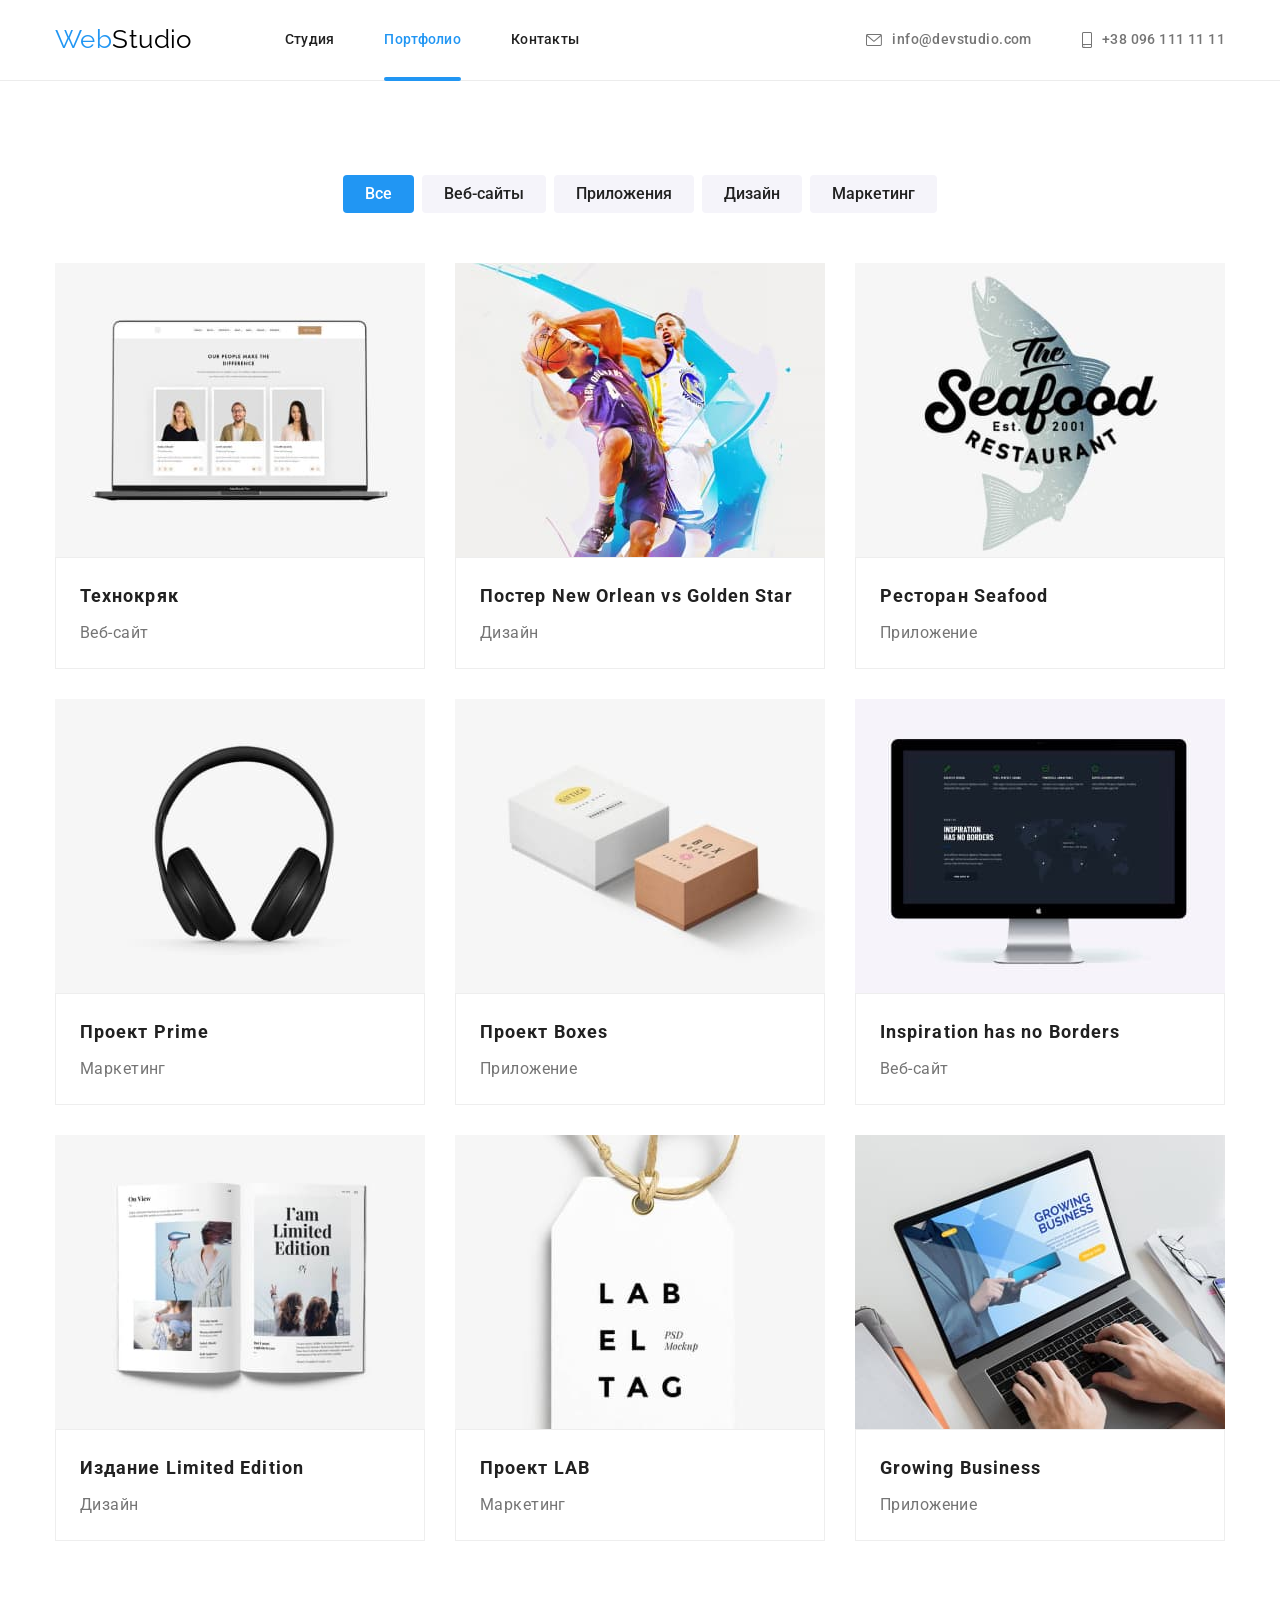
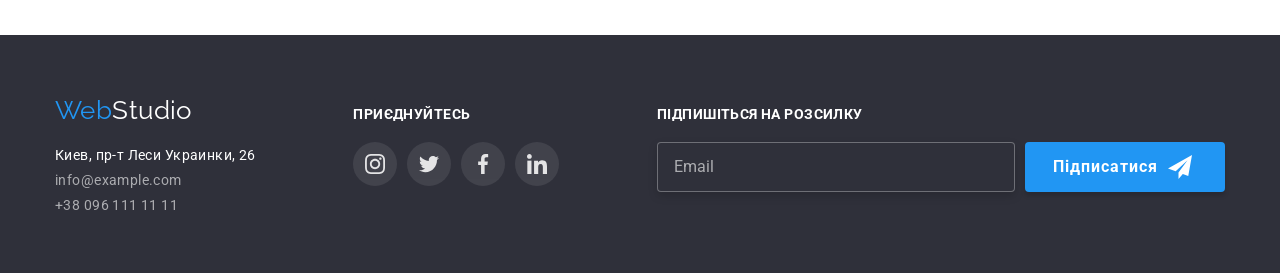
==== portfolio.html @ ec41e2e3 "/" ====
<!DOCTYPE html>
<html lang="en">
  <head>
    <meta charset="UTF-8" />
    <meta http-equiv="X-UA-Compatible" content="IE=edge" />
    <meta name="viewport" content="width=device-width, initial-scale=1.0" />
    <title>Portfolio</title>
    <link rel="preconnect" href="https://fonts.googleapis.com" />
    <link rel="preconnect" href="https://fonts.gstatic.com" crossorigin />
    <link
      href="https://fonts.googleapis.com/css2?family=Raleway:wght@700&family=Roboto:wght@400;500;700;900&display=swap"
      rel="stylesheet"
    />
    <link
      rel="stylesheet"
      href="https://cdn.jsdelivr.net/npm/modern-normalize@1.1.0/modern-normalize.min.css"
    />
    <link rel="stylesheet" href="./css/main.min.css" />
    <link rel="stylesheet" href="./css/styles.css" />
  </head>
  <body>
    <!-- Header -->
    <header class="page-header">
      <div class="container header-container">
        <nav class="page-nav">
          <a class="logo" href="./index.html">Web<span class="logo-part-header">Studio</span></a>
          <!-- Навигация -->
          <ul class="menu">
            <li class="menu-item">
              <a class="menu-link" href="./index.html">Студия</a>
            </li>
            <li class="menu-item">
              <a class="menu-link current" href="./portfolio.html">Портфолио</a>
            </li>
            <li class="menu-item">
              <a class="menu-link" href="">Контакты</a>
            </li>
          </ul>
        </nav>

        <!-- Контакты -->
        <ul class="contacts">
          <li class="email">
            <a class="mail" href="mailto:info@devstudio.com"
              >info@devstudio.com
              <svg class="mail-icon" width="16" height="12">
                <use href="./images/icons.svg#mail"></use>
              </svg>
            </a>
          </li>
          <li class="phone">
            <a class="phone-number" href="tel:+380961111111"
              >+38 096 111 11 11
              <svg class="phone-icon" width="10" height="16">
                <use href="./images/icons.svg#smartphone"></use>
              </svg>
            </a>
          </li>
        </ul>
      </div>
    </header>
    <!-- MAIN -->
    <main>
      <!-- Кнопки фільтрації -->
      <section class="projects section">
        <div class="container">
          <h1 class="visually-hidden">Наши работы</h1>
          <ul class="filter-button">
            <li><button class="filter-btn active" type="button">Все</button></li>
            <li><button class="filter-btn" type="button">Веб-сайты</button></li>
            <li><button class="filter-btn" type="button">Приложения</button></li>
            <li><button class="filter-btn" type="button">Дизайн</button></li>
            <li><button class="filter-btn" type="button">Маркетинг</button></li>
          </ul>

          <!-- Проекти студії -->
          <ul class="all-projects">
            <li class="project-card">
              <a href="" class="project-card-link">
                <div class="project-card-img-wrapper">
                  <img src="./images/pr1.jpg" alt="Технокряк" width="370" />
                  <p class="overlay">
                    Ресурс пропонує комплексні пропозиції з різним рівнем функціоналу та сервісів.
                    Все це дозволить відвідувачу отримати вичерпні відомості про компанію чи
                    приватну особу.
                  </p>
                </div>

                <div class="project-card-title">
                  <h2 class="project-title">Технокряк</h2>
                  <p class="project-description">Веб-сайт</p>
                </div>
              </a>
            </li>

            <li class="project-card">
              <a href="" class="project-card-link">
                <div class="project-card-img-wrapper">
                  <img src="./images/pr2.jpg" alt="New Orlean vs Golden Star" width="370" />
                  <p class="overlay">
                    Ресурс пропонує комплексні пропозиції з різним рівнем функціоналу та сервісів.
                    Все це дозволить відвідувачу отримати вичерпні відомості про компанію чи
                    приватну особу.
                  </p>
                </div>
                <div class="project-card-title">
                  <h2 class="project-title">Постер New Orlean vs Golden Star</h2>
                  <p class="project-description">Дизайн</p>
                </div>
              </a>
            </li>
            <li class="project-card">
              <a href="" class="project-card-link">
                <div class="project-card-img-wrapper">
                  <img src="./images/pr3.jpg" alt="Seafood" width="370" />
                  <p class="overlay">
                    Ресурс пропонує комплексні пропозиції з різним рівнем функціоналу та сервісів.
                    Все це дозволить відвідувачу отримати вичерпні відомості про компанію чи
                    приватну особу.
                  </p>
                </div>
                <div class="project-card-title">
                  <h2 class="project-title">Ресторан Seafood</h2>
                  <p class="project-description">Приложение</p>
                </div>
              </a>
            </li>
            <li class="project-card">
              <a href="" class="project-card-link">
                <div class="project-card-img-wrapper">
                  <img src="./images/pr4.jpg" alt="Prime" width="370" />
                  <p class="overlay">
                    Ресурс пропонує комплексні пропозиції з різним рівнем функціоналу та сервісів.
                    Все це дозволить відвідувачу отримати вичерпні відомості про компанію чи
                    приватну особу.
                  </p>
                </div>
                <div class="project-card-title">
                  <h2 class="project-title">Проект Prime</h2>
                  <p class="project-description">Маркетинг</p>
                </div>
              </a>
            </li>
            <li class="project-card">
              <a href="" class="project-card-link">
                <div class="project-card-img-wrapper">
                  <img src="./images/pr5.jpg" alt="Boxes" width="370" />
                  <p class="overlay">
                    Ресурс пропонує комплексні пропозиції з різним рівнем функціоналу та сервісів.
                    Все це дозволить відвідувачу отримати вичерпні відомості про компанію чи
                    приватну особу.
                  </p>
                </div>
                <div class="project-card-title">
                  <h2 class="project-title">Проект Boxes</h2>
                  <p class="project-description">Приложение</p>
                </div>
              </a>
            </li>
            <li class="project-card">
              <a href="" class="project-card-link">
                <div class="project-card-img-wrapper">
                  <img src="./images/pr6.jpg" alt="Borders" width="370" />
                  <p class="overlay">
                    Ресурс пропонує комплексні пропозиції з різним рівнем функціоналу та сервісів.
                    Все це дозволить відвідувачу отримати вичерпні відомості про компанію чи
                    приватну особу.
                  </p>
                </div>
                <div class="project-card-title">
                  <h2 class="project-title">Inspiration has no Borders</h2>
                  <p class="project-description">Веб-сайт</p>
                </div>
              </a>
            </li>
            <li class="project-card">
              <a href="" class="project-card-link">
                <div class="project-card-img-wrapper">
                  <img src="./images/pr7.jpg" alt="Издание" width="370" />
                  <p class="overlay">
                    Ресурс пропонує комплексні пропозиції з різним рівнем функціоналу та сервісів.
                    Все це дозволить відвідувачу отримати вичерпні відомості про компанію чи
                    приватну особу.
                  </p>
                </div>
                <div class="project-card-title">
                  <h2 class="project-title">Издание Limited Edition</h2>
                  <p class="project-description">Дизайн</p>
                </div>
              </a>
            </li>
            <li class="project-card">
              <a href="" class="project-card-link">
                <div class="project-card-img-wrapper">
                  <img src="./images/pr8.jpg" alt="LAB" width="370" />
                  <p class="overlay">
                    Ресурс пропонує комплексні пропозиції з різним рівнем функціоналу та сервісів.
                    Все це дозволить відвідувачу отримати вичерпні відомості про компанію чи
                    приватну особу.
                  </p>
                </div>
                <div class="project-card-title">
                  <h2 class="project-title">Проект LAB</h2>
                  <p class="project-description">Маркетинг</p>
                </div>
              </a>
            </li>
            <li class="project-card">
              <a href="" class="project-card-link">
                <div class="project-card-img-wrapper">
                  <img src="./images/pr9.jpg" alt="Growing Business" width="370" />
                  <p class="overlay">
                    Ресурс пропонує комплексні пропозиції з різним рівнем функціоналу та сервісів.
                    Все це дозволить відвідувачу отримати вичерпні відомості про компанію чи
                    приватну особу.
                  </p>
                </div>
                <div class="project-card-title">
                  <h2 class="project-title">Growing Business</h2>
                  <p class="project-description">Приложение</p>
                </div>
              </a>
            </li>
          </ul>
        </div>
      </section>
    </main>

    <!-- Footer -->
    <footer class="footer">
      <div class="footer-info container">
        <div class="footer-left-side">
          <a class="logo-footer" href="./index.html"
            >Web<span class="logo-part-footer">Studio</span></a
          >

          <ul class="contacts-footer">
            <li class="footer-adress">
              <a class="post-address" href="">Киев, пр-т Леси Украинки, 26</a>
            </li>
            <li class="footer-adress">
              <a class="mail-footer" href="mailto:info@example.com">info@example.com</a>
            </li>
            <li><a class="phone-number-footer" href="tel:+380961111111">+38 096 111 11 11</a></li>
          </ul>
        </div>
        <div class="footer-right-side">
          <p class="invitation">приєднуйтесь</p>
          <ul class="social-list-footer">
            <li class="footer-social-item">
              <a href="" class="footer-social-link">
                <svg class="footer-social-icon" width="20" height="20">
                  <use href="./images/icons.svg#instagram"></use>
                </svg>
              </a>
            </li>
            <li class="footer-social-item">
              <a href="" class="footer-social-link">
                <svg class="footer-social-icon" width="20" height="20">
                  <use href="./images/icons.svg#twitter"></use>
                </svg>
              </a>
            </li>
            <li class="footer-social-item">
              <a href="" class="footer-social-link">
                <svg class="footer-social-icon" width="20" height="20">
                  <use href="./images/icons.svg#facebook"></use>
                </svg>
              </a>
            </li>
            <li class="footer-social-item">
              <a href="" class="footer-social-link">
                <svg class="footer-social-icon" width="20" height="20">
                  <use href="./images/icons.svg#linkedin"></use>
                </svg>
              </a>
            </li>
          </ul>
        </div>
        <div class="footer-form">
          <p class="invitation">Підпишіться на розсилку</p>
          <form class="modal-form-footer">
            <label class="modal-form-field-footer">
              <input type="email" name="user_mail" class="modal-form-mail" placeholder="Email" />
            </label>
            <button type="submit" class="footer-button">
              Підписатися
              <svg class="send-mail-icon" width="24" height="24">
                <use href="./images/icons.svg#icon-send"></use>
              </svg>
            </button>
          </form>
        </div>
      </div>
    </footer>
  </body>
</html>
---- css/main.min.css ----
:root{--primary-font: "Roboto", sans-serif;--secondary-font: "Raleway", sans-serif;--primary-text-color: #212121;--secondary-text-color: #757575;--accent-color: #2196f3;--white-color: #ffffff;--black-color: #000000;--background-color: #f5f4fa;--icons-color: #afb1b8;--transition: 250ms cubic-bezier(0.4, 0, 0.2, 1)}body{font-family:"Roboto",sans-serif;color:#212121;font-size:14px;letter-spacing:.03em}h1,h2,h3,h4,p{margin-top:0;margin-bottom:0}ul{list-style:none;margin-top:0;margin-bottom:0;padding-left:0}img{display:block}button{cursor:pointer}.container{width:1200px;margin-left:auto;margin-right:auto;padding-left:15px;padding-right:15px}.section{padding-top:94px;padding-bottom:94px}.section-title{font-size:36px;line-height:1.17;text-align:center;color:var(--primary-text-color);margin-bottom:50px}a{text-decoration:none}.visually-hidden{position:absolute;white-space:nowrap;width:1px;height:1px;overflow:hidden;border:0;padding:0;clip:rect(0 0 0 0);clip-path:inset(50%);margin:-1px}.visually-hidden{position:absolute;white-space:nowrap;width:1px;height:1px;overflow:hidden;border:0;padding:0;clip:rect(0 0 0 0);clip-path:inset(50%);margin:-1px}.modal-btn{font-weight:700;font-size:16px;line-height:1.88;align-items:center;text-align:center;letter-spacing:.06em;color:var(--white-color);background-color:var(--accent-color);box-shadow:0px 4px 4px rgba(0,0,0,.15);border-radius:4px;min-width:200px;border:none;cursor:pointer;margin-left:auto;margin-right:auto;padding-top:10px;padding-bottom:10px;padding-left:32px;padding-right:32px;transition:color var(--transition)}.modal-btn:hover{color:#188ce8}.modal-btn:focus{color:#188ce8}.page-header{padding-top:24px;padding-bottom:25px;border-bottom:1px solid #ececec}.page-nav{display:flex}.header-container{display:flex;align-items:center}.menu{display:flex;align-items:center}.menu-link{position:relative;display:block;font-weight:500;line-height:1.14;letter-spacing:.02em;color:var(--primary-text-color);transition:color var(--transition)}.menu-link:hover{color:var(--accent-color)}.menu-link:focus{color:var(--accent-color)}.menu-item:not(:last-child){margin-right:50px}.current{color:var(--accent-color)}.current::after{display:block;position:absolute;content:"";bottom:-33px;border-radius:2px;width:100%;height:4px;background-color:var(--accent-color);transition:background-color var(--accent-color)}.menu-link.current:hover:after{background-color:var(--accent-color)}.logo{font-family:var(--secondary-font);font-size:26px;line-height:1.2;color:var(--accent-color);margin-right:93px}.logo-part-header{color:var(--black-color)}.contacts{display:flex;margin-left:auto;align-items:center}.email{margin-right:50px}.email:hover{color:var(--accent-color)}.email:focus{color:var(--accent-color)}.mail{display:flex;justify-content:center;align-items:center;font-weight:500;line-height:1.71;color:var(--secondary-text-color);transition:color var(--transition)}.mail:hover{cursor:pointer;color:var(--accent-color)}.mail:focus{cursor:pointer;color:var(--accent-color)}.phone{cursor:pointer;color:var(--accent-color)}.phone:hover{color:var(--accent-color)}.phone:focus{color:var(--accent-color)}.phone-number{display:flex;justify-content:center;align-items:center;font-weight:500;line-height:1.14;color:var(--secondary-text-color);transition:color var(--transition)}.phone-number:hover{cursor:pointer;color:var(--accent-color)}.phone-number:focus{cursor:pointer;color:var(--accent-color)}.mail-icon{margin-right:10px;order:-1;align-self:center;fill:currentColor}.phone-icon{margin-right:10px;order:-1;align-self:center;fill:currentColor}.hero{justify-content:center;align-items:center;max-width:1600px;height:600px;margin:0 auto;padding:0;text-align:center;background:rgba(47,48,58,.4);background-image:linear-gradient(rgba(47, 48, 58, 0.4), rgba(47, 48, 58, 0.4)),url(../images/hero.jpg);background-size:cover}.hero-title{display:flex;justify-content:center;align-items:center;font-weight:900;font-size:44px;line-height:1.36;letter-spacing:.06em;text-transform:uppercase;color:var(--white-color);width:696px;padding-top:200px;margin-bottom:30px;margin-left:auto;margin-right:auto}.futures-list{display:flex;justify-content:space-between}.futures-section-item{width:270px}.futures-element{display:flex;align-items:center;justify-content:center;height:120px;background:#f5f4fa;border-radius:4px;margin-bottom:30px}.future-title{font-size:14px;line-height:1.14;text-transform:uppercase;color:var(--primary-text-color);width:270px;margin-top:30px;margin-bottom:10px}.future-text{line-height:1.71;color:var(--secondary-text-color)}.works{padding-top:0}.work-list{display:flex;justify-content:space-between;flex-wrap:wrap;gap:30px}.product-wrapper{position:relative}.work-title{font-weight:700;font-size:14px;letter-spacing:.03em;text-transform:uppercase;color:#fff;padding:27px}.work-title-wrapper{display:inline-block;position:absolute;width:100%;height:70px;text-align:center;background-color:rgba(47,48,58,.8);transform:translateY(-70px)}.team{background:var(--background-color)}.team-peoples{display:flex;text-align:center}.team-member{display:block;flex-wrap:wrap;list-style:none;width:270px;height:428px;margin-bottom:30px;margin-right:30px;background:#fff;box-shadow:0px 1px 3px rgba(0,0,0,.12),0px 1px 1px rgba(0,0,0,.14),0px 2px 1px rgba(0,0,0,.2);border-radius:0px 0px 4px 4px}.team-name{font-weight:500;font-size:16px;line-height:1.2;color:var(--primary-text-color);text-align:center;padding-top:30px;margin-bottom:10px}.team-position{font-weight:400;font-size:16px;line-height:1.2;color:var(--secondary-text-color);text-align:center;margin-bottom:16px}.social-list{display:flex;justify-content:center;gap:10px}.social-list-link{display:flex;justify-content:center;align-items:center;width:44px;height:44px;border-radius:50%;background-color:var(--white-color);color:var(--icons-color);opacity:.87;transition:background-color var(--transition)}.social-list-link:hover{background-color:var(--accent-color)}.social-list-link:focus{background-color:var(--accent-color)}.social-list-icon{fill:var(--icons-color);transition:fill var(--transition)}.social-list-link:hover .social-list-icon,.social-list-link:focus .social-list-icon{fill:var(--white-color)}.customers-list{display:flex;justify-content:center;gap:30px}.customers-list-link{display:flex;justify-content:center;align-items:center;width:170px;height:92px;border:1px solid var(--icons-color);border-radius:4px;transition:border var(--transition)}.customers-list-link:hover{border:1px solid var(--accent-color)}.customers-list-link:focus{border:1px solid var(--accent-color)}.customers-list-icon{fill:var(--icons-color);transition:fill var(--transition)}.customers-list-icon:hover{fill:var(--accent-color)}.customers-list-icon:focus{fill:var(--accent-color)}.customers-list-link:hover .customers-list-icon,.customers-list-link:focus .customers-list-icon{fill:var(--accent-color)}.footer{background:#2f303a;padding-top:60px;padding-bottom:60px}.footer-info{display:flex;justify-content:space-between;align-items:baseline}.logo-footer{font-family:var(--secondary-font);font-size:26px;line-height:1.2;color:var(--accent-color);display:block;margin-bottom:20px}.logo-part-footer{color:var(--white-color);margin-right:0}.contacts-footer{font-style:normal}.footer-adress{margin-bottom:9px}.post-address{color:var(--white-color)}.mail-footer{color:rgba(255,255,255,.6);transition:color var(--transition)}.mail-footer:hover{color:var(--accent-color)}.mail-footer:focus{color:var(--accent-color)}.phone-number-footer{color:rgba(255,255,255,.6);transition:color var(--transition)}.phone-number-footer:hover{color:var(--accent-color)}.phone-number-footer:focus{color:var(--accent-color)}.invitation{font-weight:700;font-size:14px;line-height:16px;letter-spacing:.03em;text-transform:uppercase;color:var(--white-color);margin-bottom:20px}.social-list-footer{display:flex;justify-content:center;gap:10px}.footer-social-link{display:flex;justify-content:center;align-items:center;width:44px;height:44px;border-radius:50%;background-color:var(--white-color);color:var(--secondary-text-color);opacity:.87;background:rgba(255,255,255,.1);transition:background-color var(--transition)}.footer-social-link:hover{background-color:var(--accent-color)}.footer-social-link:focus{background-color:var(--accent-color)}.footer-social-icon{fill:var(--white-color)}.footer-social-icon:focus{fill:var(--white-color)}.footer-social-icon:hover{fill:var(--white-color)}.footer-button{font-weight:700;font-size:16px;line-height:1.88;display:inline-flex;align-items:center;text-align:center;letter-spacing:.06em;color:var(--white-color);background-color:var(--accent-color);box-shadow:0px 4px 4px rgba(0,0,0,.15);border-radius:4px;width:200px;height:50px;border:none;cursor:pointer;margin-left:12px;padding-top:10px;padding-bottom:10px;padding-left:28px;padding-right:28px;transition:color var(--transition)}.modal-form-footer{display:flex}.modal-form-field-footer{width:356px;height:50px}.modal-form-field-footer::placeholder{padding:15px;margin-right:12px}.send-mail-icon{fill:var(--white-color);margin-left:10px}.filter-btn{border:none;font-family:inherit;font-weight:500;font-size:16px;line-height:1.62;text-align:center;color:var(--primary-text-color);background-color:var(--background-color);border-radius:4px;cursor:pointer;display:flex;justify-content:center;padding:6px 22px;transition:color var(--transition),background-color var(--transition),box-shadow var(--transition)}.filter-btn:hover{background-color:var(--accent-color);color:var(--white-color);box-shadow:0px 3px 1px rgba(0,0,0,.1),0px 1px 2px rgba(0,0,0,.08),0px 2px 2px rgba(0,0,0,.12);border-radius:4px}.filter-btn:focus{background-color:var(--accent-color);color:var(--white-color);box-shadow:0px 3px 1px rgba(0,0,0,.1),0px 1px 2px rgba(0,0,0,.08),0px 2px 2px rgba(0,0,0,.12);border-radius:4px}.active{background:var(--accent-color);color:var(--white-color)}.filter-button{display:flex;justify-content:center;gap:8px;margin-bottom:50px}.all-projects{display:flex;flex-wrap:wrap;gap:30px}.project-card-link{transition:box-shadow var(--transition)}.project-card-link:hover{display:block;box-shadow:0px 1px 1px rgba(0,0,0,.12),0px 4px 4px rgba(0,0,0,.06),1px 4px 6px rgba(0,0,0,.16)}.project-card-link:focus{display:block;box-shadow:0px 1px 1px rgba(0,0,0,.12),0px 4px 4px rgba(0,0,0,.06),1px 4px 6px rgba(0,0,0,.16)}.project-card-title{padding-top:20px;border:1px solid #eee;padding-bottom:20px;padding-left:24px;padding-right:24px}.project-title{font-size:18px;line-height:2;letter-spacing:.06em;color:var(--primary-text-color);margin-bottom:4px}.project-description{font-size:16px;line-height:1.88;color:var(--secondary-text-color)}.project-card-img-wrapper{position:relative;overflow:hidden}.overlay{left:0;top:0;position:absolute;width:100%;height:100%;overflow:auto;transform:translateY(100%);transition:transform var(--transition);font-size:18px;line-height:28px;color:var(--white-color);padding:63px 24px;background-color:rgba(33,150,243,.9)}.project-card-link:hover .overlay,.project-card-link:focus .overlay{transform:translate(0, 0)}.backdrop{position:fixed;top:0;left:0;z-index:100;width:100%;height:100%;background-color:rgba(0,0,0,.2);transition:opacity var(--transition),visibility var(--transition)}.backdrop.is-hidden{opacity:0;visibility:hidden;pointer-events:none}.modal{position:absolute;top:50%;left:50%;transform:translate(-50%, -50%);width:528px;height:581px;padding:40px;background-color:var(--white-color);box-shadow:0px 1px 3px rgba(0,0,0,.12),0px 1px 1px rgba(0,0,0,.14),0px 2px 1px rgba(0,0,0,.2);border-radius:4px}.modal-close-btn{position:absolute;top:8px;right:8px;display:flex;justify-content:center;align-items:center;width:30px;height:30px;border-radius:50%;background-color:rgba(0,0,0,0);border:1px solid rgba(0,0,0,.1019607843);padding:0;transition:border-color var(--transition)}.modal-close-btn:hover{border-color:var(--accent-color)}.modal-close-btn:focus{border-color:var(--accent-color)}.modal-close-btn-icon{transition:fill var(--transition)}.modal-close-btn:hover .modal-close-btn-icon,.modal-close-btn:focus .modal-close-btn-icon{fill:var(--accent-color)}.modal-form{display:flex;flex-direction:column}.modal-form-input{width:100%;height:40px;border:1px solid rgba(33,33,33,.2);border-radius:4px;padding-left:42px;transition:border-color var(--transition)}.modal-form-input:focus{border-color:var(--accent-color);outline:none}.modal-form-input-desc{display:block;font-size:12px;line-height:1.2;font-weight:400;margin-bottom:4px;color:var(--secondary-text-color)}.modal-form-input-desc::before{display:block;content:"";width:16px;height:15px;cursor:pointer;margin-right:7px;border:2px solid var(--primary-text-color)}.modal-form-field{margin-bottom:10px}.modal-form-field-text{margin-bottom:20px}.placeholder{color:rgba(117,117,117,.5)}.modal-form-input-icon{display:block;position:absolute;top:50%;left:12px;transform:translateY(-50%);width:18px;height:18px;transition:fill var(--transition)}.modal-form-input:focus+.modal-form-input-icon{fill:var(--accent-color)}.modal-form-input-wrapper{display:block;position:relative}.modal-form-message{display:block;resize:none;width:100%;height:120px;padding:12px 16px;border:1px solid rgba(33,33,33,.2);border-radius:4px;transition:border-color var(--transition)}.modal-form-message:focus{border-color:var(--accent-color);outline:none}.modal-form-message::placeholder{font-size:12px;line-height:1.2;font-weight:400;letter-spacing:.01em;color:rgba(117,117,117,.5)}.modal-form-chek-desc{display:flex;justify-content:center;align-items:center;font-size:14px;line-height:1.7;color:var(--secondary-text-color);margin-bottom:30px}.modal-form-chek:checked+.modal-form-chek-desc::before{background-image:url(../images/chek.svg);background-color:var(--accent-color);border:2px solid var(--accent-color);background-repeat:no-repeat}.modal-form-chek-desc a{color:var(--accent-color)}.modal-form-submit{font-weight:700;font-size:16px;line-height:1.88;align-items:center;text-align:center;letter-spacing:.06em;color:var(--white-color);background-color:var(--accent-color);box-shadow:0px 4px 4px rgba(0,0,0,.15);border-radius:4px;min-width:200px;border:none;cursor:pointer;margin-left:auto;margin-right:auto;padding-top:10px;padding-bottom:10px;padding-left:52px;padding-right:52px;transition:color var(--transition)}.modal-form-submit:hover{color:#188ce8}.modal-form-submit:focus{color:#188ce8}.form-title{font-size:20px;line-height:1.15;font-weight:700;text-align:center;color:var(--primary-text-color);margin-bottom:12px}.modal-form-mail{display:block;resize:none;width:358px;height:50px;padding-left:16px;border:1px solid rgba(255,255,255,.3);filter:drop-shadow(0px 4px 4px rgba(0, 0, 0, 0.15));border-radius:4px;background:#2f303a}.modal-form-mail::placeholder{font-size:16px;font-weight:400;line-height:1.25;color:rgba(255,255,255,.6)}/*# sourceMappingURL=main.min.css.map */
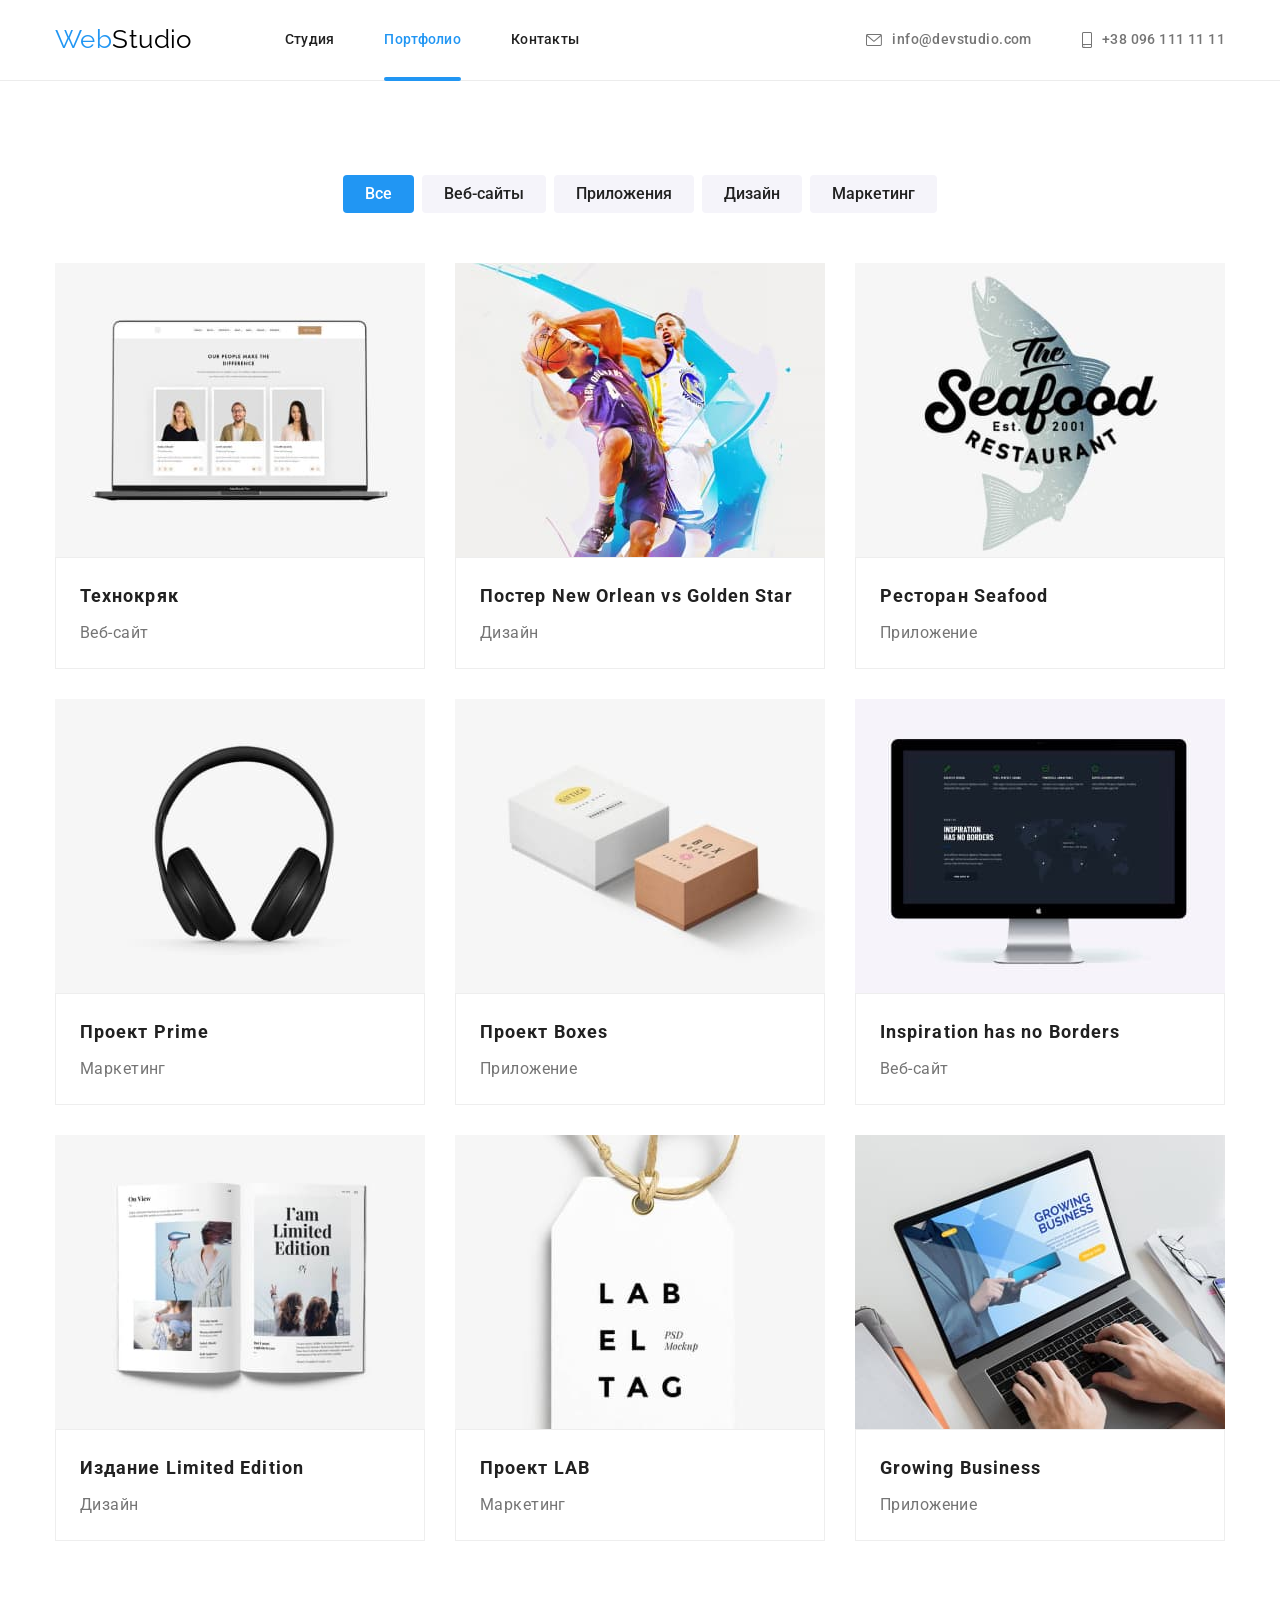
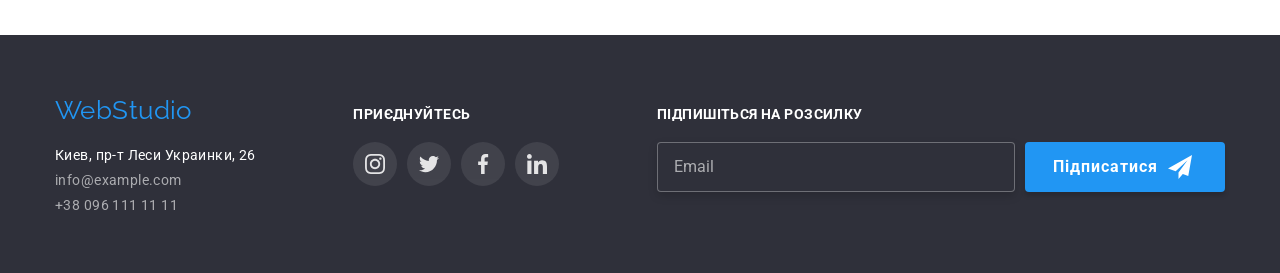
==== commit 078d331a: "adress" ====
--- a/portfolio.html
+++ b/portfolio.html
@@ -26,14 +26,14 @@
           <a class="logo" href="./index.html">Web<span class="logo-part-header">Studio</span></a>
           <!-- Навигация -->
           <ul class="menu">
-            <li class="menu-item">
-              <a class="menu-link" href="./index.html">Студия</a>
-            </li>
-            <li class="menu-item">
-              <a class="menu-link current" href="./portfolio.html">Портфолио</a>
-            </li>
-            <li class="menu-item">
-              <a class="menu-link" href="">Контакты</a>
+            <li class="menu__item">
+              <a class="menu__link" href="./index.html">Студия</a>
+            </li>
+            <li class="menu__item">
+              <a class="menu__link current" href="./portfolio.html">Портфолио</a>
+            </li>
+            <li class="menu__item">
+              <a class="menu__link" href="">Контакты</a>
             </li>
           </ul>
         </nav>
@@ -231,7 +231,7 @@
       <div class="footer-info container">
         <div class="footer-left-side">
           <a class="logo-footer" href="./index.html"
-            >Web<span class="logo-part-footer">Studio</span></a
+            >Web<span class="logo-part-footer_text">Studio</span></a
           >
 
           <ul class="contacts-footer">
--- a/css/main.min.css
+++ b/css/main.min.css
@@ -1 +1,820 @@
-:root{--primary-font: "Roboto", sans-serif;--secondary-font: "Raleway", sans-serif;--primary-text-color: #212121;--secondary-text-color: #757575;--accent-color: #2196f3;--white-color: #ffffff;--black-color: #000000;--background-color: #f5f4fa;--icons-color: #afb1b8;--transition: 250ms cubic-bezier(0.4, 0, 0.2, 1)}body{font-family:"Roboto",sans-serif;color:#212121;font-size:14px;letter-spacing:.03em}h1,h2,h3,h4,p{margin-top:0;margin-bottom:0}ul{list-style:none;margin-top:0;margin-bottom:0;padding-left:0}img{display:block}button{cursor:pointer}.container{width:1200px;margin-left:auto;margin-right:auto;padding-left:15px;padding-right:15px}.section{padding-top:94px;padding-bottom:94px}.section-title{font-size:36px;line-height:1.17;text-align:center;color:var(--primary-text-color);margin-bottom:50px}a{text-decoration:none}.visually-hidden{position:absolute;white-space:nowrap;width:1px;height:1px;overflow:hidden;border:0;padding:0;clip:rect(0 0 0 0);clip-path:inset(50%);margin:-1px}.visually-hidden{position:absolute;white-space:nowrap;width:1px;height:1px;overflow:hidden;border:0;padding:0;clip:rect(0 0 0 0);clip-path:inset(50%);margin:-1px}.modal-btn{font-weight:700;font-size:16px;line-height:1.88;align-items:center;text-align:center;letter-spacing:.06em;color:var(--white-color);background-color:var(--accent-color);box-shadow:0px 4px 4px rgba(0,0,0,.15);border-radius:4px;min-width:200px;border:none;cursor:pointer;margin-left:auto;margin-right:auto;padding-top:10px;padding-bottom:10px;padding-left:32px;padding-right:32px;transition:color var(--transition)}.modal-btn:hover{color:#188ce8}.modal-btn:focus{color:#188ce8}.page-header{padding-top:24px;padding-bottom:25px;border-bottom:1px solid #ececec}.page-nav{display:flex}.header-container{display:flex;align-items:center}.menu{display:flex;align-items:center}.menu-link{position:relative;display:block;font-weight:500;line-height:1.14;letter-spacing:.02em;color:var(--primary-text-color);transition:color var(--transition)}.menu-link:hover{color:var(--accent-color)}.menu-link:focus{color:var(--accent-color)}.menu-item:not(:last-child){margin-right:50px}.current{color:var(--accent-color)}.current::after{display:block;position:absolute;content:"";bottom:-33px;border-radius:2px;width:100%;height:4px;background-color:var(--accent-color);transition:background-color var(--accent-color)}.menu-link.current:hover:after{background-color:var(--accent-color)}.logo{font-family:var(--secondary-font);font-size:26px;line-height:1.2;color:var(--accent-color);margin-right:93px}.logo-part-header{color:var(--black-color)}.contacts{display:flex;margin-left:auto;align-items:center}.email{margin-right:50px}.email:hover{color:var(--accent-color)}.email:focus{color:var(--accent-color)}.mail{display:flex;justify-content:center;align-items:center;font-weight:500;line-height:1.71;color:var(--secondary-text-color);transition:color var(--transition)}.mail:hover{cursor:pointer;color:var(--accent-color)}.mail:focus{cursor:pointer;color:var(--accent-color)}.phone{cursor:pointer;color:var(--accent-color)}.phone:hover{color:var(--accent-color)}.phone:focus{color:var(--accent-color)}.phone-number{display:flex;justify-content:center;align-items:center;font-weight:500;line-height:1.14;color:var(--secondary-text-color);transition:color var(--transition)}.phone-number:hover{cursor:pointer;color:var(--accent-color)}.phone-number:focus{cursor:pointer;color:var(--accent-color)}.mail-icon{margin-right:10px;order:-1;align-self:center;fill:currentColor}.phone-icon{margin-right:10px;order:-1;align-self:center;fill:currentColor}.hero{justify-content:center;align-items:center;max-width:1600px;height:600px;margin:0 auto;padding:0;text-align:center;background:rgba(47,48,58,.4);background-image:linear-gradient(rgba(47, 48, 58, 0.4), rgba(47, 48, 58, 0.4)),url(../images/hero.jpg);background-size:cover}.hero-title{display:flex;justify-content:center;align-items:center;font-weight:900;font-size:44px;line-height:1.36;letter-spacing:.06em;text-transform:uppercase;color:var(--white-color);width:696px;padding-top:200px;margin-bottom:30px;margin-left:auto;margin-right:auto}.futures-list{display:flex;justify-content:space-between}.futures-section-item{width:270px}.futures-element{display:flex;align-items:center;justify-content:center;height:120px;background:#f5f4fa;border-radius:4px;margin-bottom:30px}.future-title{font-size:14px;line-height:1.14;text-transform:uppercase;color:var(--primary-text-color);width:270px;margin-top:30px;margin-bottom:10px}.future-text{line-height:1.71;color:var(--secondary-text-color)}.works{padding-top:0}.work-list{display:flex;justify-content:space-between;flex-wrap:wrap;gap:30px}.product-wrapper{position:relative}.work-title{font-weight:700;font-size:14px;letter-spacing:.03em;text-transform:uppercase;color:#fff;padding:27px}.work-title-wrapper{display:inline-block;position:absolute;width:100%;height:70px;text-align:center;background-color:rgba(47,48,58,.8);transform:translateY(-70px)}.team{background:var(--background-color)}.team-peoples{display:flex;text-align:center}.team-member{display:block;flex-wrap:wrap;list-style:none;width:270px;height:428px;margin-bottom:30px;margin-right:30px;background:#fff;box-shadow:0px 1px 3px rgba(0,0,0,.12),0px 1px 1px rgba(0,0,0,.14),0px 2px 1px rgba(0,0,0,.2);border-radius:0px 0px 4px 4px}.team-name{font-weight:500;font-size:16px;line-height:1.2;color:var(--primary-text-color);text-align:center;padding-top:30px;margin-bottom:10px}.team-position{font-weight:400;font-size:16px;line-height:1.2;color:var(--secondary-text-color);text-align:center;margin-bottom:16px}.social-list{display:flex;justify-content:center;gap:10px}.social-list-link{display:flex;justify-content:center;align-items:center;width:44px;height:44px;border-radius:50%;background-color:var(--white-color);color:var(--icons-color);opacity:.87;transition:background-color var(--transition)}.social-list-link:hover{background-color:var(--accent-color)}.social-list-link:focus{background-color:var(--accent-color)}.social-list-icon{fill:var(--icons-color);transition:fill var(--transition)}.social-list-link:hover .social-list-icon,.social-list-link:focus .social-list-icon{fill:var(--white-color)}.customers-list{display:flex;justify-content:center;gap:30px}.customers-list-link{display:flex;justify-content:center;align-items:center;width:170px;height:92px;border:1px solid var(--icons-color);border-radius:4px;transition:border var(--transition)}.customers-list-link:hover{border:1px solid var(--accent-color)}.customers-list-link:focus{border:1px solid var(--accent-color)}.customers-list-icon{fill:var(--icons-color);transition:fill var(--transition)}.customers-list-icon:hover{fill:var(--accent-color)}.customers-list-icon:focus{fill:var(--accent-color)}.customers-list-link:hover .customers-list-icon,.customers-list-link:focus .customers-list-icon{fill:var(--accent-color)}.footer{background:#2f303a;padding-top:60px;padding-bottom:60px}.footer-info{display:flex;justify-content:space-between;align-items:baseline}.logo-footer{font-family:var(--secondary-font);font-size:26px;line-height:1.2;color:var(--accent-color);display:block;margin-bottom:20px}.logo-part-footer{color:var(--white-color);margin-right:0}.contacts-footer{font-style:normal}.footer-adress{margin-bottom:9px}.post-address{color:var(--white-color)}.mail-footer{color:rgba(255,255,255,.6);transition:color var(--transition)}.mail-footer:hover{color:var(--accent-color)}.mail-footer:focus{color:var(--accent-color)}.phone-number-footer{color:rgba(255,255,255,.6);transition:color var(--transition)}.phone-number-footer:hover{color:var(--accent-color)}.phone-number-footer:focus{color:var(--accent-color)}.invitation{font-weight:700;font-size:14px;line-height:16px;letter-spacing:.03em;text-transform:uppercase;color:var(--white-color);margin-bottom:20px}.social-list-footer{display:flex;justify-content:center;gap:10px}.footer-social-link{display:flex;justify-content:center;align-items:center;width:44px;height:44px;border-radius:50%;background-color:var(--white-color);color:var(--secondary-text-color);opacity:.87;background:rgba(255,255,255,.1);transition:background-color var(--transition)}.footer-social-link:hover{background-color:var(--accent-color)}.footer-social-link:focus{background-color:var(--accent-color)}.footer-social-icon{fill:var(--white-color)}.footer-social-icon:focus{fill:var(--white-color)}.footer-social-icon:hover{fill:var(--white-color)}.footer-button{font-weight:700;font-size:16px;line-height:1.88;display:inline-flex;align-items:center;text-align:center;letter-spacing:.06em;color:var(--white-color);background-color:var(--accent-color);box-shadow:0px 4px 4px rgba(0,0,0,.15);border-radius:4px;width:200px;height:50px;border:none;cursor:pointer;margin-left:12px;padding-top:10px;padding-bottom:10px;padding-left:28px;padding-right:28px;transition:color var(--transition)}.modal-form-footer{display:flex}.modal-form-field-footer{width:356px;height:50px}.modal-form-field-footer::placeholder{padding:15px;margin-right:12px}.send-mail-icon{fill:var(--white-color);margin-left:10px}.filter-btn{border:none;font-family:inherit;font-weight:500;font-size:16px;line-height:1.62;text-align:center;color:var(--primary-text-color);background-color:var(--background-color);border-radius:4px;cursor:pointer;display:flex;justify-content:center;padding:6px 22px;transition:color var(--transition),background-color var(--transition),box-shadow var(--transition)}.filter-btn:hover{background-color:var(--accent-color);color:var(--white-color);box-shadow:0px 3px 1px rgba(0,0,0,.1),0px 1px 2px rgba(0,0,0,.08),0px 2px 2px rgba(0,0,0,.12);border-radius:4px}.filter-btn:focus{background-color:var(--accent-color);color:var(--white-color);box-shadow:0px 3px 1px rgba(0,0,0,.1),0px 1px 2px rgba(0,0,0,.08),0px 2px 2px rgba(0,0,0,.12);border-radius:4px}.active{background:var(--accent-color);color:var(--white-color)}.filter-button{display:flex;justify-content:center;gap:8px;margin-bottom:50px}.all-projects{display:flex;flex-wrap:wrap;gap:30px}.project-card-link{transition:box-shadow var(--transition)}.project-card-link:hover{display:block;box-shadow:0px 1px 1px rgba(0,0,0,.12),0px 4px 4px rgba(0,0,0,.06),1px 4px 6px rgba(0,0,0,.16)}.project-card-link:focus{display:block;box-shadow:0px 1px 1px rgba(0,0,0,.12),0px 4px 4px rgba(0,0,0,.06),1px 4px 6px rgba(0,0,0,.16)}.project-card-title{padding-top:20px;border:1px solid #eee;padding-bottom:20px;padding-left:24px;padding-right:24px}.project-title{font-size:18px;line-height:2;letter-spacing:.06em;color:var(--primary-text-color);margin-bottom:4px}.project-description{font-size:16px;line-height:1.88;color:var(--secondary-text-color)}.project-card-img-wrapper{position:relative;overflow:hidden}.overlay{left:0;top:0;position:absolute;width:100%;height:100%;overflow:auto;transform:translateY(100%);transition:transform var(--transition);font-size:18px;line-height:28px;color:var(--white-color);padding:63px 24px;background-color:rgba(33,150,243,.9)}.project-card-link:hover .overlay,.project-card-link:focus .overlay{transform:translate(0, 0)}.backdrop{position:fixed;top:0;left:0;z-index:100;width:100%;height:100%;background-color:rgba(0,0,0,.2);transition:opacity var(--transition),visibility var(--transition)}.backdrop.is-hidden{opacity:0;visibility:hidden;pointer-events:none}.modal{position:absolute;top:50%;left:50%;transform:translate(-50%, -50%);width:528px;height:581px;padding:40px;background-color:var(--white-color);box-shadow:0px 1px 3px rgba(0,0,0,.12),0px 1px 1px rgba(0,0,0,.14),0px 2px 1px rgba(0,0,0,.2);border-radius:4px}.modal-close-btn{position:absolute;top:8px;right:8px;display:flex;justify-content:center;align-items:center;width:30px;height:30px;border-radius:50%;background-color:rgba(0,0,0,0);border:1px solid rgba(0,0,0,.1019607843);padding:0;transition:border-color var(--transition)}.modal-close-btn:hover{border-color:var(--accent-color)}.modal-close-btn:focus{border-color:var(--accent-color)}.modal-close-btn-icon{transition:fill var(--transition)}.modal-close-btn:hover .modal-close-btn-icon,.modal-close-btn:focus .modal-close-btn-icon{fill:var(--accent-color)}.modal-form{display:flex;flex-direction:column}.modal-form-input{width:100%;height:40px;border:1px solid rgba(33,33,33,.2);border-radius:4px;padding-left:42px;transition:border-color var(--transition)}.modal-form-input:focus{border-color:var(--accent-color);outline:none}.modal-form-input-desc{display:block;font-size:12px;line-height:1.2;font-weight:400;margin-bottom:4px;color:var(--secondary-text-color)}.modal-form-input-desc::before{display:block;content:"";width:16px;height:15px;cursor:pointer;margin-right:7px;border:2px solid var(--primary-text-color)}.modal-form-field{margin-bottom:10px}.modal-form-field-text{margin-bottom:20px}.placeholder{color:rgba(117,117,117,.5)}.modal-form-input-icon{display:block;position:absolute;top:50%;left:12px;transform:translateY(-50%);width:18px;height:18px;transition:fill var(--transition)}.modal-form-input:focus+.modal-form-input-icon{fill:var(--accent-color)}.modal-form-input-wrapper{display:block;position:relative}.modal-form-message{display:block;resize:none;width:100%;height:120px;padding:12px 16px;border:1px solid rgba(33,33,33,.2);border-radius:4px;transition:border-color var(--transition)}.modal-form-message:focus{border-color:var(--accent-color);outline:none}.modal-form-message::placeholder{font-size:12px;line-height:1.2;font-weight:400;letter-spacing:.01em;color:rgba(117,117,117,.5)}.modal-form-chek-desc{display:flex;justify-content:center;align-items:center;font-size:14px;line-height:1.7;color:var(--secondary-text-color);margin-bottom:30px}.modal-form-chek:checked+.modal-form-chek-desc::before{background-image:url(../images/chek.svg);background-color:var(--accent-color);border:2px solid var(--accent-color);background-repeat:no-repeat}.modal-form-chek-desc a{color:var(--accent-color)}.modal-form-submit{font-weight:700;font-size:16px;line-height:1.88;align-items:center;text-align:center;letter-spacing:.06em;color:var(--white-color);background-color:var(--accent-color);box-shadow:0px 4px 4px rgba(0,0,0,.15);border-radius:4px;min-width:200px;border:none;cursor:pointer;margin-left:auto;margin-right:auto;padding-top:10px;padding-bottom:10px;padding-left:52px;padding-right:52px;transition:color var(--transition)}.modal-form-submit:hover{color:#188ce8}.modal-form-submit:focus{color:#188ce8}.form-title{font-size:20px;line-height:1.15;font-weight:700;text-align:center;color:var(--primary-text-color);margin-bottom:12px}.modal-form-mail{display:block;resize:none;width:358px;height:50px;padding-left:16px;border:1px solid rgba(255,255,255,.3);filter:drop-shadow(0px 4px 4px rgba(0, 0, 0, 0.15));border-radius:4px;background:#2f303a}.modal-form-mail::placeholder{font-size:16px;font-weight:400;line-height:1.25;color:rgba(255,255,255,.6)}/*# sourceMappingURL=main.min.css.map */+:root {
+  --primary-font: 'Roboto', sans-serif;
+  --secondary-font: 'Raleway', sans-serif;
+  --primary-text-color: #212121;
+  --secondary-text-color: #757575;
+  --accent-color: #2196f3;
+  --white-color: #ffffff;
+  --black-color: #000000;
+  --background-color: #f5f4fa;
+  --icons-color: #afb1b8;
+  --transition: 250ms cubic-bezier(0.4, 0, 0.2, 1);
+}
+body {
+  font-family: 'Roboto', sans-serif;
+  color: #212121;
+  font-size: 14px;
+  letter-spacing: 0.03em;
+}
+h1,
+h2,
+h3,
+h4,
+p {
+  margin-top: 0;
+  margin-bottom: 0;
+}
+ul {
+  list-style: none;
+  margin-top: 0;
+  margin-bottom: 0;
+  padding-left: 0;
+}
+img {
+  display: block;
+}
+button {
+  cursor: pointer;
+}
+.container {
+  width: 1200px;
+  margin-left: auto;
+  margin-right: auto;
+  padding-left: 15px;
+  padding-right: 15px;
+}
+.section {
+  padding-top: 94px;
+  padding-bottom: 94px;
+}
+.section-title {
+  font-size: 36px;
+  line-height: 1.17;
+  text-align: center;
+  color: var(--primary-text-color);
+  margin-bottom: 50px;
+}
+a {
+  text-decoration: none;
+}
+.visually-hidden {
+  position: absolute;
+  white-space: nowrap;
+  width: 1px;
+  height: 1px;
+  overflow: hidden;
+  border: 0;
+  padding: 0;
+  clip: rect(0 0 0 0);
+  clip-path: inset(50%);
+  margin: -1px;
+}
+.visually-hidden {
+  position: absolute;
+  white-space: nowrap;
+  width: 1px;
+  height: 1px;
+  overflow: hidden;
+  border: 0;
+  padding: 0;
+  clip: rect(0 0 0 0);
+  clip-path: inset(50%);
+  margin: -1px;
+}
+.modal-btn {
+  font-weight: 700;
+  font-size: 16px;
+  line-height: 1.88;
+  align-items: center;
+  text-align: center;
+  letter-spacing: 0.06em;
+  color: var(--white-color);
+  background-color: var(--accent-color);
+  box-shadow: 0px 4px 4px rgba(0, 0, 0, 0.15);
+  border-radius: 4px;
+  min-width: 200px;
+  border: none;
+  cursor: pointer;
+  margin-left: auto;
+  margin-right: auto;
+  padding-top: 10px;
+  padding-bottom: 10px;
+  padding-left: 32px;
+  padding-right: 32px;
+  transition: color var(--transition);
+}
+.modal-btn:hover,
+.modal-btn:focus {
+  color: #188ce8;
+}
+.page-header {
+  padding-top: 24px;
+  padding-bottom: 25px;
+  border-bottom: 1px solid #ececec;
+}
+.page-nav {
+  display: flex;
+}
+.header-container {
+  display: flex;
+  align-items: center;
+}
+.menu {
+  display: flex;
+  align-items: center;
+}
+.menu__link {
+  position: relative;
+  display: block;
+  font-weight: 500;
+  line-height: 1.14;
+  letter-spacing: 0.02em;
+  color: var(--primary-text-color);
+  transition: color var(--transition);
+}
+.menu__link:hover,
+.menu__link:focus {
+  color: var(--accent-color);
+}
+.menu__item:not(:last-child) {
+  margin-right: 50px;
+}
+.current {
+  color: var(--accent-color);
+}
+.current::after {
+  display: block;
+  position: absolute;
+  content: '';
+  bottom: -33px;
+  border-radius: 2px;
+  width: 100%;
+  height: 4px;
+  background-color: var(--accent-color);
+  transition: background-color var(--accent-color);
+}
+.menu__link.current:hover:after {
+  background-color: var(--accent-color);
+}
+.logo {
+  font-family: var(--secondary-font);
+  font-size: 26px;
+  line-height: 1.2;
+  color: var(--accent-color);
+  margin-right: 93px;
+}
+.logo-part-header {
+  color: var(--black-color);
+}
+.contacts {
+  display: flex;
+  margin-left: auto;
+  align-items: center;
+}
+.email {
+  margin-right: 50px;
+}
+.mail {
+  display: flex;
+  justify-content: center;
+  align-items: center;
+  font-weight: 500;
+  line-height: 1.71;
+  color: var(--secondary-text-color);
+  transition: color var(--transition);
+}
+.phone {
+  cursor: pointer;
+  color: var(--accent-color);
+}
+.phone-number {
+  display: flex;
+  justify-content: center;
+  align-items: center;
+  font-weight: 500;
+  line-height: 1.14;
+  color: var(--secondary-text-color);
+  transition: color var(--transition);
+}
+.mail:hover,
+.mail:focus,
+.phone-number:hover,
+.phone-number:focus {
+  cursor: pointer;
+  color: var(--accent-color);
+}
+.mail-icon {
+  margin-right: 10px;
+  order: -1;
+  align-self: center;
+  fill: currentColor;
+}
+.phone-icon {
+  margin-right: 10px;
+  order: -1;
+  align-self: center;
+  fill: currentColor;
+}
+.email:hover,
+.email:focus,
+.phone:hover,
+.phone:focus,
+.mail-footer:hover,
+.mail-footer:focus,
+.phone-number-footer:hover,
+.phone-number-footer:focus {
+  color: var(--accent-color);
+}
+.hero {
+  justify-content: center;
+  align-items: center;
+  max-width: 1600px;
+  height: 600px;
+  margin: 0 auto;
+  padding: 0;
+  text-align: center;
+  background: rgba(47, 48, 58, 0.4);
+  background-image: linear-gradient(rgba(47, 48, 58, 0.4), rgba(47, 48, 58, 0.4)),
+    url(../images/hero.jpg);
+  background-size: cover;
+}
+.hero-title {
+  display: flex;
+  justify-content: center;
+  align-items: center;
+  font-weight: 900;
+  font-size: 44px;
+  line-height: 1.36;
+  letter-spacing: 0.06em;
+  text-transform: uppercase;
+  color: var(--white-color);
+  width: 696px;
+  padding-top: 200px;
+  margin-bottom: 30px;
+  margin-left: auto;
+  margin-right: auto;
+}
+.futures-list {
+  display: flex;
+  justify-content: space-between;
+}
+.futures-section-item {
+  width: 270px;
+}
+.futures-element {
+  display: flex;
+  align-items: center;
+  justify-content: center;
+  height: 120px;
+  background: #f5f4fa;
+  border-radius: 4px;
+  margin-bottom: 30px;
+}
+.future-title {
+  font-size: 14px;
+  line-height: 1.14;
+  text-transform: uppercase;
+  color: var(--primary-text-color);
+  width: 270px;
+  margin-top: 30px;
+  margin-bottom: 10px;
+}
+.future-text {
+  line-height: 1.71;
+  color: var(--secondary-text-color);
+}
+.works {
+  padding-top: 0;
+}
+.work-list {
+  display: flex;
+  justify-content: space-between;
+  flex-wrap: wrap;
+  gap: 30px;
+}
+.product-wrapper {
+  position: relative;
+}
+.work-title {
+  font-weight: 700;
+  font-size: 14px;
+  letter-spacing: 0.03em;
+  text-transform: uppercase;
+  color: #fff;
+  padding: 27px;
+}
+.work-title-wrapper {
+  display: inline-block;
+  position: absolute;
+  width: 100%;
+  height: 70px;
+  text-align: center;
+  background-color: rgba(47, 48, 58, 0.8);
+  transform: translateY(-70px);
+}
+.team {
+  background: var(--background-color);
+}
+.team-peoples {
+  display: flex;
+  text-align: center;
+}
+.team-member {
+  display: block;
+  flex-wrap: wrap;
+  list-style: none;
+  width: 270px;
+  height: 428px;
+  margin-bottom: 30px;
+  margin-right: 30px;
+  background: #fff;
+  box-shadow: 0px 1px 3px rgba(0, 0, 0, 0.12), 0px 1px 1px rgba(0, 0, 0, 0.14),
+    0px 2px 1px rgba(0, 0, 0, 0.2);
+  border-radius: 0px 0px 4px 4px;
+}
+.team-name {
+  font-weight: 500;
+  font-size: 16px;
+  line-height: 1.2;
+  color: var(--primary-text-color);
+  text-align: center;
+  padding-top: 30px;
+  margin-bottom: 10px;
+}
+.team-position {
+  font-weight: 400;
+  font-size: 16px;
+  line-height: 1.2;
+  color: var(--secondary-text-color);
+  text-align: center;
+  margin-bottom: 16px;
+}
+.social-list {
+  display: flex;
+  justify-content: center;
+  gap: 10px;
+}
+.social-list-link {
+  display: flex;
+  justify-content: center;
+  align-items: center;
+  width: 44px;
+  height: 44px;
+  border-radius: 50%;
+  background-color: var(--white-color);
+  color: var(--icons-color);
+  opacity: 0.87;
+  transition: background-color var(--transition);
+}
+.social-list-link:hover,
+.social-list-link:focus {
+  background-color: var(--accent-color);
+}
+.social-list-link:hover .social-list-icon,
+.social-list-link:focus .social-list-icon {
+  fill: var(--white-color);
+}
+.social-list-icon {
+  fill: var(--icons-color);
+  transition: fill var(--transition);
+}
+.customers-list {
+  display: flex;
+  justify-content: center;
+  gap: 30px;
+}
+.customers-list-link:hover,
+.customers-list-link:hover {
+  border: 1px solid var(--accent-color);
+}
+.customers-list-link:hover .customers-list-icon,
+.customers-list-link:focus .customers-list-icon {
+  fill: var(--accent-color);
+}
+.customers-list-link {
+  display: flex;
+  justify-content: center;
+  align-items: center;
+  width: 170px;
+  height: 92px;
+  border: 1px solid var(--icons-color);
+  border-radius: 4px;
+  transition: border var(--transition);
+}
+.customers-list-icon {
+  fill: var(--icons-color);
+  transition: fill var(--transition);
+}
+.customers-list-icon:focus,
+.customers-list-icon:hover {
+  fill: var(--accent-color);
+}
+.footer {
+  background: #2f303a;
+  padding-top: 60px;
+  padding-bottom: 60px;
+}
+.footer-info {
+  display: flex;
+  justify-content: space-between;
+  align-items: baseline;
+}
+.logo-footer {
+  font-family: var(--secondary-font);
+  font-size: 26px;
+  line-height: 1.2;
+  color: var(--accent-color);
+  display: block;
+  margin-bottom: 20px;
+}
+.logo-part-footer {
+  color: var(--white-color);
+  margin-right: 0;
+}
+.contacts-footer {
+  font-style: normal;
+}
+.footer-adress {
+  margin-bottom: 9px;
+}
+.post-address {
+  color: var(--white-color);
+}
+.mail-footer {
+  color: rgba(255, 255, 255, 0.6);
+  transition: color var(--transition);
+}
+.phone-number-footer {
+  color: rgba(255, 255, 255, 0.6);
+  transition: color var(--transition);
+}
+.invitation {
+  font-weight: 700;
+  font-size: 14px;
+  line-height: 16px;
+  letter-spacing: 0.03em;
+  text-transform: uppercase;
+  color: var(--white-color);
+  margin-bottom: 20px;
+}
+.social-list-footer {
+  display: flex;
+  justify-content: center;
+  gap: 10px;
+}
+.footer-social-link {
+  display: flex;
+  justify-content: center;
+  align-items: center;
+  width: 44px;
+  height: 44px;
+  border-radius: 50%;
+  background-color: var(--white-color);
+  color: var(--secondary-text-color);
+  opacity: 0.87;
+  background: rgba(255, 255, 255, 0.1);
+  transition: background-color var(--transition);
+}
+.footer-social-link:hover,
+.footer-social-link:focus {
+  background-color: var(--accent-color);
+}
+.footer-social-icon {
+  fill: var(--white-color);
+}
+.footer-social-icon:hover,
+.footer-social-icon:focus {
+  fill: var(--white-color);
+}
+.footer-button {
+  font-weight: 700;
+  font-size: 16px;
+  line-height: 1.88;
+  display: inline-flex;
+  align-items: center;
+  text-align: center;
+  letter-spacing: 0.06em;
+  color: var(--white-color);
+  background-color: var(--accent-color);
+  box-shadow: 0px 4px 4px rgba(0, 0, 0, 0.15);
+  border-radius: 4px;
+  width: 200px;
+  height: 50px;
+  border: none;
+  cursor: pointer;
+  margin-left: 12px;
+  padding-top: 10px;
+  padding-bottom: 10px;
+  padding-left: 28px;
+  padding-right: 28px;
+  transition: color var(--transition);
+}
+.modal-form-footer {
+  display: flex;
+}
+.modal-form-field-footer {
+  width: 356px;
+  height: 50px;
+}
+.modal-form-field-footer::placeholder {
+  padding: 15px;
+  margin-right: 12px;
+}
+.send-mail-icon {
+  fill: var(--white-color);
+  margin-left: 10px;
+}
+.filter-btn {
+  border: none;
+  font-family: inherit;
+  font-weight: 500;
+  font-size: 16px;
+  line-height: 1.62;
+  text-align: center;
+  color: var(--primary-text-color);
+  background-color: var(--background-color);
+  border-radius: 4px;
+  cursor: pointer;
+  display: flex;
+  justify-content: center;
+  padding: 6px 22px;
+  transition: color var(--transition), background-color var(--transition),
+    box-shadow var(--transition);
+}
+.filter-btn:hover,
+.filter-btn:focus {
+  background-color: var(--accent-color);
+  color: var(--white-color);
+  box-shadow: 0px 3px 1px rgba(0, 0, 0, 0.1), 0px 1px 2px rgba(0, 0, 0, 0.08),
+    0px 2px 2px rgba(0, 0, 0, 0.12);
+  border-radius: 4px;
+}
+.active {
+  background: var(--accent-color);
+  color: var(--white-color);
+}
+.filter-button {
+  display: flex;
+  justify-content: center;
+  gap: 8px;
+  margin-bottom: 50px;
+}
+.all-projects {
+  display: flex;
+  flex-wrap: wrap;
+  gap: 30px;
+}
+.project-card-link {
+  transition: box-shadow var(--transition);
+}
+.project-card-link:hover,
+.project-card-link:focus {
+  display: block;
+  box-shadow: 0px 1px 1px rgba(0, 0, 0, 0.12), 0px 4px 4px rgba(0, 0, 0, 0.06),
+    1px 4px 6px rgba(0, 0, 0, 0.16);
+}
+.project-card-title {
+  padding-top: 20px;
+  border: 1px solid #eee;
+  padding-bottom: 20px;
+  padding-left: 24px;
+  padding-right: 24px;
+}
+.project-title {
+  font-size: 18px;
+  line-height: 2;
+  letter-spacing: 0.06em;
+  color: var(--primary-text-color);
+  margin-bottom: 4px;
+}
+.project-description {
+  font-size: 16px;
+  line-height: 1.88;
+  color: var(--secondary-text-color);
+}
+.project-card-link:hover .overlay,
+.project-card-link:focus .overlay {
+  transform: translate(0, 0);
+}
+.project-card-img-wrapper {
+  position: relative;
+  overflow: hidden;
+}
+.overlay {
+  left: 0;
+  top: 0;
+  position: absolute;
+  width: 100%;
+  height: 100%;
+  overflow: auto;
+  transform: translateY(100%);
+  transition: transform var(--transition);
+  font-size: 18px;
+  line-height: 28px;
+  color: var(--white-color);
+  padding: 63px 24px;
+  background-color: rgba(33, 150, 243, 0.9);
+}
+.backdrop {
+  position: fixed;
+  top: 0;
+  left: 0;
+  z-index: 100;
+  width: 100%;
+  height: 100%;
+  background-color: rgba(0, 0, 0, 0.2);
+  transition: opacity var(--transition), visibility var(--transition);
+}
+.backdrop.is-hidden {
+  opacity: 0;
+  visibility: hidden;
+  pointer-events: none;
+}
+.modal {
+  position: absolute;
+  top: 50%;
+  left: 50%;
+  transform: translate(-50%, -50%);
+  width: 528px;
+  height: 581px;
+  padding: 40px;
+  background-color: var(--white-color);
+  box-shadow: 0px 1px 3px rgba(0, 0, 0, 0.12), 0px 1px 1px rgba(0, 0, 0, 0.14),
+    0px 2px 1px rgba(0, 0, 0, 0.2);
+  border-radius: 4px;
+}
+.modal-close-btn {
+  position: absolute;
+  top: 8px;
+  right: 8px;
+  display: flex;
+  justify-content: center;
+  align-items: center;
+  width: 30px;
+  height: 30px;
+  border-radius: 50%;
+  background-color: rgba(0, 0, 0, 0);
+  border: 1px solid rgba(0, 0, 0, 0.1019607843);
+  padding: 0;
+  transition: border-color var(--transition);
+}
+.modal-close-btn:hover,
+.modal-close-btn:focus {
+  border-color: var(--accent-color);
+}
+.modal-close-btn-icon {
+  transition: fill var(--transition);
+}
+.modal-close-btn:hover .modal-close-btn-icon,
+.modal-close-btn:focus .modal-close-btn-icon {
+  fill: var(--accent-color);
+}
+.modal-form {
+  display: flex;
+  flex-direction: column;
+}
+.modal-form-input {
+  width: 100%;
+  height: 40px;
+  border: 1px solid rgba(33, 33, 33, 0.2);
+  border-radius: 4px;
+  padding-left: 42px;
+  transition: border-color var(--transition);
+}
+.modal-form-input:focus {
+  border-color: var(--accent-color);
+  outline: none;
+}
+.modal-form-input:focus + .modal-form-input-icon {
+  fill: var(--accent-color);
+}
+.modal-form-input-desc {
+  display: block;
+  font-size: 12px;
+  line-height: 1.2;
+  font-weight: 400;
+  margin-bottom: 4px;
+  color: var(--secondary-text-color);
+}
+.modal-form-field {
+  margin-bottom: 10px;
+}
+.modal-form-field-text {
+  margin-bottom: 20px;
+}
+.placeholder {
+  color: rgba(117, 117, 117, 0.5);
+}
+.modal-form-input-icon {
+  display: block;
+  position: absolute;
+  top: 50%;
+  left: 12px;
+  transform: translateY(-50%);
+  width: 18px;
+  height: 18px;
+  transition: fill var(--transition);
+}
+.modal-form-input-wrapper {
+  display: block;
+  position: relative;
+}
+.modal-form-message {
+  display: block;
+  resize: none;
+  width: 100%;
+  height: 120px;
+  padding: 12px 16px;
+  border: 1px solid rgba(33, 33, 33, 0.2);
+  border-radius: 4px;
+  transition: border-color var(--transition);
+}
+.modal-form-message:focus {
+  border-color: var(--accent-color);
+  outline: none;
+}
+.modal-form-message::placeholder {
+  font-size: 12px;
+  line-height: 1.2;
+  font-weight: 400;
+  letter-spacing: 0.01em;
+  color: rgba(117, 117, 117, 0.5);
+}
+.modal-form-chek-desc::before {
+  display: block;
+  content: '';
+  width: 16px;
+  height: 15px;
+  cursor: pointer;
+  margin-right: 7px;
+  border: 2px solid var(--primary-text-color);
+}
+.modal-form-chek:checked + .modal-form-chek-desc::before {
+  background-image: url(../images/chek.svg);
+  background-color: var(--accent-color);
+  border: 2px solid var(--accent-color);
+  background-repeat: no-repeat;
+}
+.modal-form-chek-desc {
+  display: flex;
+  justify-content: center;
+  align-items: center;
+  font-size: 14px;
+  line-height: 1.7;
+  color: var(--secondary-text-color);
+  margin-bottom: 30px;
+}
+.modal-form-chek-desc a {
+  color: var(--accent-color);
+}
+.modal-form-submit {
+  font-weight: 700;
+  font-size: 16px;
+  line-height: 1.88;
+  align-items: center;
+  text-align: center;
+  letter-spacing: 0.06em;
+  color: var(--white-color);
+  background-color: var(--accent-color);
+  box-shadow: 0px 4px 4px rgba(0, 0, 0, 0.15);
+  border-radius: 4px;
+  min-width: 200px;
+  border: none;
+  cursor: pointer;
+  margin-left: auto;
+  margin-right: auto;
+  padding-top: 10px;
+  padding-bottom: 10px;
+  padding-left: 52px;
+  padding-right: 52px;
+  transition: color var(--transition);
+}
+.modal-form-submit:hover,
+.modal-form-submit:focus {
+  color: #188ce8;
+}
+.form-title {
+  font-size: 20px;
+  line-height: 1.15;
+  font-weight: 700;
+  text-align: center;
+  color: var(--primary-text-color);
+  margin-bottom: 12px;
+}
+.modal-form-mail {
+  display: block;
+  resize: none;
+  width: 358px;
+  height: 50px;
+  padding-left: 16px;
+  border: 1px solid rgba(255, 255, 255, 0.3);
+  filter: drop-shadow(0px 4px 4px rgba(0, 0, 0, 0.15));
+  border-radius: 4px;
+  background: #2f303a;
+}
+.modal-form-mail::placeholder {
+  font-size: 16px;
+  font-weight: 400;
+  line-height: 1.25;
+  color: rgba(255, 255, 255, 0.6);
+} /*# sourceMappingURL=main.min.css.map */
--- a/css/styles.css
+++ b/css/styles.css
@@ -0,0 +1,27 @@
+/* LOGO */
+
+/* Навигация */
+
+/* Контакты */
+
+/* HERO */
+
+/* Особенности */
+
+/* Работы */
+
+/* Команда */
+
+/* Постоянные клиенты */
+
+/* Footer */
+
+/* PORTFOLIO */
+
+/* Кнопки фільтрації */
+
+/* Проекти студії */
+
+/* MODAL WINDOW */
+
+/* MODAL FORM */
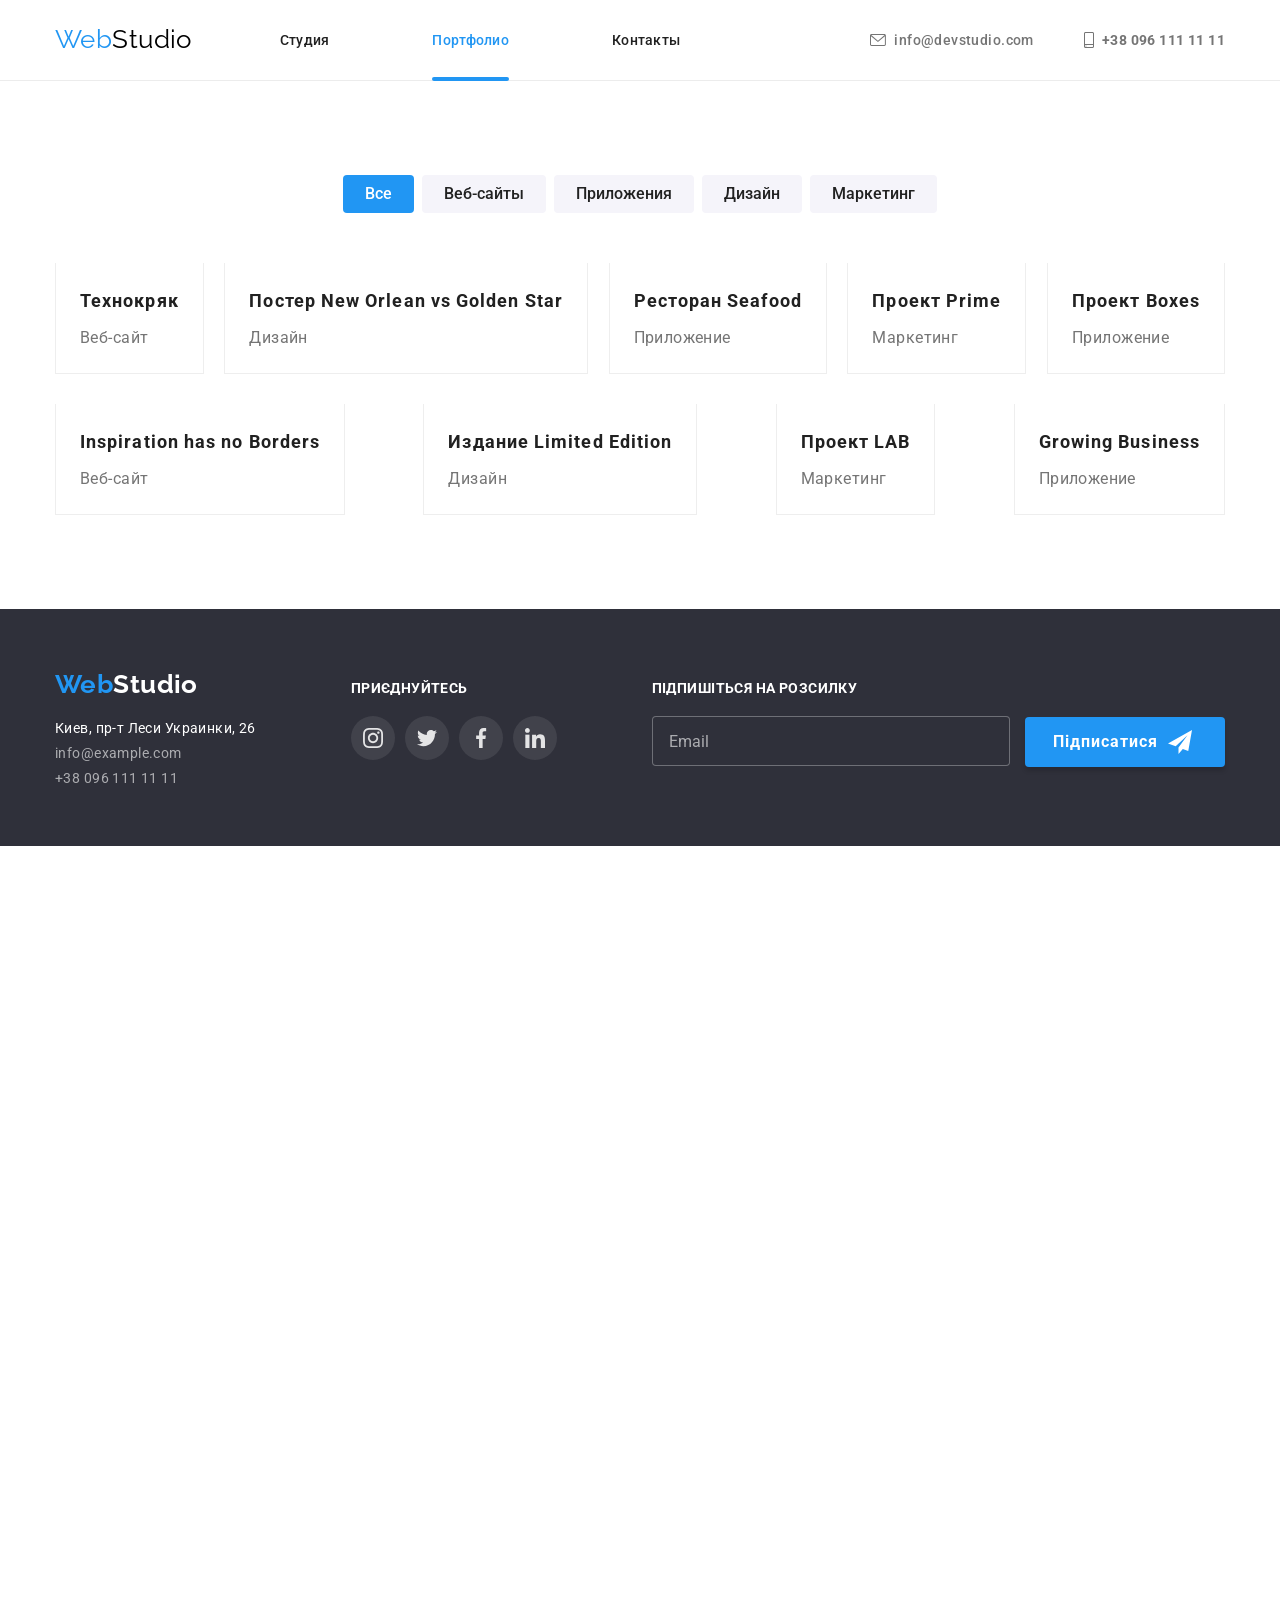
==== commit a1fc6fe3: "add files" ====
--- a/portfolio.html
+++ b/portfolio.html
@@ -16,27 +16,35 @@
       href="https://cdn.jsdelivr.net/npm/modern-normalize@1.1.0/modern-normalize.min.css"
     />
     <link rel="stylesheet" href="./css/main.min.css" />
-    <link rel="stylesheet" href="./css/styles.css" />
   </head>
   <body>
     <!-- Header -->
     <header class="page-header">
       <div class="container header-container">
         <nav class="page-nav">
-          <a class="logo" href="./index.html">Web<span class="logo-part-header">Studio</span></a>
+          <a class="logo" href="./index.html"
+            >Web<span class="logo-part-header">Studio</span></a
+          >
           <!-- Навигация -->
           <ul class="menu">
             <li class="menu__item">
               <a class="menu__link" href="./index.html">Студия</a>
             </li>
             <li class="menu__item">
-              <a class="menu__link current" href="./portfolio.html">Портфолио</a>
+              <a class="menu__link current" href="./portfolio.html"
+                >Портфолио</a
+              >
             </li>
             <li class="menu__item">
               <a class="menu__link" href="">Контакты</a>
             </li>
           </ul>
         </nav>
+        <button type="button" class="mobile-menu-open" data-menu-open>
+          <svg class="mobile-menu-open__icon" width="40" height="40">
+            <use href="./images/icons.svg#burger"></use>
+          </svg>
+        </button>
 
         <!-- Контакты -->
         <ul class="contacts">
@@ -59,16 +67,79 @@
         </ul>
       </div>
     </header>
-    <!-- MAIN -->
+
+    <!--Mobile menu-->
+    <div class="mobile-menu" data-menu>
+      <div class="container mobile-menu__container">
+        <button type="button" class="mobile-menu__close-btn" data-menu-close>
+          <svg class="burger" width="40" height="40">
+            <use href="./images/icons.svg#close-modal"></use>
+          </svg>
+        </button>
+        <ul class="mobile-menu__list">
+          <li class="mobile-menu__item">
+            <a class="mobile-menu__link" href="./index.html">Студия</a>
+          </li>
+          <li class="mobile-menu__item">
+            <a
+              class="mobile-menu__link mobile-menu__link_current"
+              href="./portfolio.html"
+              >Портфолио</a
+            >
+          </li>
+          <li class="mobile-menu__item">
+            <a class="mobile-menu__link" href="">Контакты</a>
+          </li>
+        </ul>
+        <ul class="mobile-menu__contacts">
+          <li class="mobile-menu__contacts__item">
+            <a class="mobile-menu__phone" href="tel:+380961111111"
+              >+38 096 111 11 11</a
+            >
+          </li>
+          <li class="mobile-menu__contacts__item">
+            <a class="mobile-menu__mail" href="mailto:info@devstudio.com"
+              >info@devstudio.com</a
+            >
+          </li>
+        </ul>
+        <ul class="mobile-menu__social-list">
+          <li class="mobile-menu__social-list__item">
+            <a class="mobile-menu__social-list__link" href=""
+              ><span lang="en">Instagram</span></a
+            >
+          </li>
+          <li class="mobile-menu__social-list__item">
+            <a class="mobile-menu__social-list__link" href=""
+              ><span lang="en">Twitter</span></a
+            >
+          </li>
+          <li class="mobile-menu__social-list__item">
+            <a class="mobile-menu__social-list__link" href=""
+              ><span lang="en">Facebook</span></a
+            >
+          </li>
+          <li class="mobile-menu__social-list__item">
+            <a class="mobile-menu__social-list__link" href=""
+              ><span lang="en">LinkedIn</span></a
+            >
+          </li>
+        </ul>
+      </div>
+    </div>
     <main>
       <!-- Кнопки фільтрації -->
       <section class="projects section">
         <div class="container">
           <h1 class="visually-hidden">Наши работы</h1>
           <ul class="filter-button">
-            <li><button class="filter-btn active" type="button">Все</button></li>
+            <li>
+              <button class="filter-btn active" type="button">Все</button>
+            </li>
             <li><button class="filter-btn" type="button">Веб-сайты</button></li>
-            <li><button class="filter-btn" type="button">Приложения</button></li>
+            <li>
+              <button class="filter-btn" type="button">Приложения</button>
+            </li>
             <li><button class="filter-btn" type="button">Дизайн</button></li>
             <li><button class="filter-btn" type="button">Маркетинг</button></li>
           </ul>
@@ -78,11 +149,41 @@
             <li class="project-card">
               <a href="" class="project-card-link">
                 <div class="project-card-img-wrapper">
-                  <img src="./images/pr1.jpg" alt="Технокряк" width="370" />
-                  <p class="overlay">
-                    Ресурс пропонує комплексні пропозиції з різним рівнем функціоналу та сервісів.
-                    Все це дозволить відвідувачу отримати вичерпні відомості про компанію чи
-                    приватну особу.
+                  <picture>
+                    <source
+                      srcset="
+                        ./images/portfolio/website-technoquack.jpg    1x,
+                        ./images/portfolio/website-technoquack@2x.jpg 2x
+                      "
+                      media="(min-width: 1200px)"
+                    />
+
+                    <source
+                      srcset="
+                        ./images/portfolio/website-technoquack-tablet.jpg    1x,
+                        ./images/portfolio/website-technoquack-tablet@2x.jpg 2x
+                      "
+                      media="(min-width: 768px)"
+                    />
+
+                    <source
+                      srcset="
+                        ./images/portfolio/website-technoquack-mobile.jpg    1x,
+                        ./images/portfolio/website-technoquack-mobile@2x.jpg 2x
+                      "
+                      media="(max-width: 767px)"
+                    />
+
+                    <img
+                      src="./images/portfolio/website-technoquack-mobile.jpg"
+                      alt="Веб сайт Технокряк"
+                    />
+                  </picture>
+
+                  <p class="overlay">
+                    Ресурс пропонує комплексні пропозиції з різним рівнем
+                    функціоналу та сервісів. Все це дозволить відвідувачу
+                    отримати вичерпні відомості про компанію чи приватну особу.
                   </p>
                 </div>
 
@@ -96,15 +197,47 @@
             <li class="project-card">
               <a href="" class="project-card-link">
                 <div class="project-card-img-wrapper">
-                  <img src="./images/pr2.jpg" alt="New Orlean vs Golden Star" width="370" />
-                  <p class="overlay">
-                    Ресурс пропонує комплексні пропозиції з різним рівнем функціоналу та сервісів.
-                    Все це дозволить відвідувачу отримати вичерпні відомості про компанію чи
-                    приватну особу.
-                  </p>
-                </div>
-                <div class="project-card-title">
-                  <h2 class="project-title">Постер New Orlean vs Golden Star</h2>
+                  <picture>
+                    <source
+                      srcset="
+                        ./images/portfolio/design-neworlean.jpg    1x,
+                        ./images/portfolio/design-neworlean@2x.jpg 2x
+                      "
+                      media="(min-width: 1200px)"
+                    />
+
+                    <source
+                      srcset="
+                        ./images/portfolio/design-neworlean-tablet.jpg    1x,
+                        ./images/portfolio/design-neworlean-tablet@2x.jpg 2x
+                      "
+                      media="(min-width: 768px)"
+                    />
+
+                    <source
+                      srcset="
+                        ./images/portfolio/design-neworlean-mobile.jpg    1x,
+                        ./images/portfolio/design-neworlean-mobile@2x.jpg 2x
+                      "
+                      media="(max-width: 767px)"
+                    />
+
+                    <img
+                      src="./images/portfolio/design-neworlean-mobile.jpg"
+                      alt="Дизайн постера"
+                    />
+                  </picture>
+
+                  <p class="overlay">
+                    Ресурс пропонує комплексні пропозиції з різним рівнем
+                    функціоналу та сервісів. Все це дозволить відвідувачу
+                    отримати вичерпні відомості про компанію чи приватну особу.
+                  </p>
+                </div>
+                <div class="project-card-title">
+                  <h2 class="project-title">
+                    Постер New Orlean vs Golden Star
+                  </h2>
                   <p class="project-description">Дизайн</p>
                 </div>
               </a>
@@ -112,11 +245,41 @@
             <li class="project-card">
               <a href="" class="project-card-link">
                 <div class="project-card-img-wrapper">
-                  <img src="./images/pr3.jpg" alt="Seafood" width="370" />
-                  <p class="overlay">
-                    Ресурс пропонує комплексні пропозиції з різним рівнем функціоналу та сервісів.
-                    Все це дозволить відвідувачу отримати вичерпні відомості про компанію чи
-                    приватну особу.
+                  <picture>
+                    <source
+                      srcset="
+                        ./images/portfolio/application-seafood.jpg    1x,
+                        ./images/portfolio/application-seafood@2x.jpg 2x
+                      "
+                      media="(min-width: 1200px)"
+                    />
+
+                    <source
+                      srcset="
+                        ./images/portfolio/application-seafood-tablet.jpg    1x,
+                        ./images/portfolio/application-seafood-tablet@2x.jpg 2x
+                      "
+                      media="(min-width: 768px)"
+                    />
+
+                    <source
+                      srcset="
+                        ./images/portfolio/application-seafood-mobile.jpg    1x,
+                        ./images/portfolio/application-seafood-mobile@2x.jpg 2x
+                      "
+                      media="(max-width: 767px)"
+                    />
+
+                    <img
+                      src="./images/portfolio/application-seafood-mobile.jpg"
+                      alt="Приложение для ресторана"
+                    />
+                  </picture>
+
+                  <p class="overlay">
+                    Ресурс пропонує комплексні пропозиції з різним рівнем
+                    функціоналу та сервісів. Все це дозволить відвідувачу
+                    отримати вичерпні відомості про компанію чи приватну особу.
                   </p>
                 </div>
                 <div class="project-card-title">
@@ -128,11 +291,41 @@
             <li class="project-card">
               <a href="" class="project-card-link">
                 <div class="project-card-img-wrapper">
-                  <img src="./images/pr4.jpg" alt="Prime" width="370" />
-                  <p class="overlay">
-                    Ресурс пропонує комплексні пропозиції з різним рівнем функціоналу та сервісів.
-                    Все це дозволить відвідувачу отримати вичерпні відомості про компанію чи
-                    приватну особу.
+                  <picture>
+                    <source
+                      srcset="
+                        ./images/portfolio/marketing-prime.jpg    1x,
+                        ./images/portfolio/marketing-prime@2x.jpg 2x
+                      "
+                      media="(min-width: 1200px)"
+                    />
+
+                    <source
+                      srcset="
+                        ./images/portfolio/marketing-prime-tablet.jpg    1x,
+                        ./images/portfolio/marketing-prime-tablet@2x.jpg 2x
+                      "
+                      media="(min-width: 768px)"
+                    />
+
+                    <source
+                      srcset="
+                        ./images/portfolio/marketing-prime-mobile.jpg    1x,
+                        ./images/portfolio/marketing-prime-mobile@2x.jpg 2x
+                      "
+                      media="(max-width: 767px)"
+                    />
+
+                    <img
+                      src="./images/portfolio/marketing-prime-mobile.jpg"
+                      alt="Проект Prime"
+                    />
+                  </picture>
+
+                  <p class="overlay">
+                    Ресурс пропонує комплексні пропозиції з різним рівнем
+                    функціоналу та сервісів. Все це дозволить відвідувачу
+                    отримати вичерпні відомості про компанію чи приватну особу.
                   </p>
                 </div>
                 <div class="project-card-title">
@@ -144,11 +337,41 @@
             <li class="project-card">
               <a href="" class="project-card-link">
                 <div class="project-card-img-wrapper">
-                  <img src="./images/pr5.jpg" alt="Boxes" width="370" />
-                  <p class="overlay">
-                    Ресурс пропонує комплексні пропозиції з різним рівнем функціоналу та сервісів.
-                    Все це дозволить відвідувачу отримати вичерпні відомості про компанію чи
-                    приватну особу.
+                  <picture>
+                    <source
+                      srcset="
+                        ./images/portfolio/application-boxes.jpg    1x,
+                        ./images/portfolio/application-boxes@2x.jpg 2x
+                      "
+                      media="(min-width: 1200px)"
+                    />
+
+                    <source
+                      srcset="
+                        ./images/portfolio/application-boxes-tablet.jpg    1x,
+                        ./images/portfolio/application-boxes-tablet@2x.jpg 2x
+                      "
+                      media="(min-width: 768px)"
+                    />
+
+                    <source
+                      srcset="
+                        ./images/portfolio/application-boxes-mobile.jpg    1x,
+                        ./images/portfolio/application-boxes-mobile@2x.jpg 2x
+                      "
+                      media="(max-width: 767px)"
+                    />
+
+                    <img
+                      src="./images/portfolio/application-boxes-mobile.jpg"
+                      alt="Проект Boxes"
+                    />
+                  </picture>
+
+                  <p class="overlay">
+                    Ресурс пропонує комплексні пропозиції з різним рівнем
+                    функціоналу та сервісів. Все це дозволить відвідувачу
+                    отримати вичерпні відомості про компанію чи приватну особу.
                   </p>
                 </div>
                 <div class="project-card-title">
@@ -160,11 +383,41 @@
             <li class="project-card">
               <a href="" class="project-card-link">
                 <div class="project-card-img-wrapper">
-                  <img src="./images/pr6.jpg" alt="Borders" width="370" />
-                  <p class="overlay">
-                    Ресурс пропонує комплексні пропозиції з різним рівнем функціоналу та сервісів.
-                    Все це дозволить відвідувачу отримати вичерпні відомості про компанію чи
-                    приватну особу.
+                  <picture>
+                    <source
+                      srcset="
+                        ./images/portfolio/website-inspiration.jpg    1x,
+                        ./images/portfolio/website-inspiration@2x.jpg 2x
+                      "
+                      media="(min-width: 1200px)"
+                    />
+
+                    <source
+                      srcset="
+                        ./images/portfolio/website-inspiration-tablet.jpg    1x,
+                        ./images/portfolio/website-inspiration-tablet@2x.jpg 2x
+                      "
+                      media="(min-width: 768px)"
+                    />
+
+                    <source
+                      srcset="
+                        ./images/portfolio/website-inspiration-mobile.jpg    1x,
+                        ./images/portfolio/website-inspiration-mobile@2x.jpg 2x
+                      "
+                      media="(max-width: 767px)"
+                    />
+
+                    <img
+                      src="./images/portfolio/website-inspiration-mobile.jpg"
+                      alt="Веб-сайт Inspiration has no Borders"
+                    />
+                  </picture>
+
+                  <p class="overlay">
+                    Ресурс пропонує комплексні пропозиції з різним рівнем
+                    функціоналу та сервісів. Все це дозволить відвідувачу
+                    отримати вичерпні відомості про компанію чи приватну особу.
                   </p>
                 </div>
                 <div class="project-card-title">
@@ -176,11 +429,41 @@
             <li class="project-card">
               <a href="" class="project-card-link">
                 <div class="project-card-img-wrapper">
-                  <img src="./images/pr7.jpg" alt="Издание" width="370" />
-                  <p class="overlay">
-                    Ресурс пропонує комплексні пропозиції з різним рівнем функціоналу та сервісів.
-                    Все це дозволить відвідувачу отримати вичерпні відомості про компанію чи
-                    приватну особу.
+                  <picture>
+                    <source
+                      srcset="
+                        ./images/portfolio/design-limited.jpg    1x,
+                        ./images/portfolio/design-limited@2x.jpg 2x
+                      "
+                      media="(min-width: 1200px)"
+                    />
+
+                    <source
+                      srcset="
+                        ./images/portfolio/design-limited-tablet.jpg    1x,
+                        ./images/portfolio/design-limited-tablet@2x.jpg 2x
+                      "
+                      media="(min-width: 768px)"
+                    />
+
+                    <source
+                      srcset="
+                        ./images/portfolio/design-limited-mobile.jpg    1x,
+                        ./images/portfolio/design-limited-mobile@2x.jpg 2x
+                      "
+                      media="(max-width: 767px)"
+                    />
+
+                    <img
+                      src="./images/portfolio/design-limited-mobile.jpg"
+                      alt="Дизайн издания"
+                    />
+                  </picture>
+
+                  <p class="overlay">
+                    Ресурс пропонує комплексні пропозиції з різним рівнем
+                    функціоналу та сервісів. Все це дозволить відвідувачу
+                    отримати вичерпні відомості про компанію чи приватну особу.
                   </p>
                 </div>
                 <div class="project-card-title">
@@ -192,11 +475,41 @@
             <li class="project-card">
               <a href="" class="project-card-link">
                 <div class="project-card-img-wrapper">
-                  <img src="./images/pr8.jpg" alt="LAB" width="370" />
-                  <p class="overlay">
-                    Ресурс пропонує комплексні пропозиції з різним рівнем функціоналу та сервісів.
-                    Все це дозволить відвідувачу отримати вичерпні відомості про компанію чи
-                    приватну особу.
+                  <picture>
+                    <source
+                      srcset="
+                        ./images/portfolio/marketing-lab.jpg    1x,
+                        ./images/portfolio/marketing-lab@2x.jpg 2x
+                      "
+                      media="(min-width: 1200px)"
+                    />
+
+                    <source
+                      srcset="
+                        ./images/portfolio/marketing-lab-tablet.jpg    1x,
+                        ./images/portfolio/marketing-lab-tablet@2x.jpg 2x
+                      "
+                      media="(min-width: 768px)"
+                    />
+
+                    <source
+                      srcset="
+                        ./images/portfolio/marketing-lab-mobile.jpg    1x,
+                        ./images/portfolio/marketing-lab-mobile@2x.jpg 2x
+                      "
+                      media="(max-width: 767px)"
+                    />
+
+                    <img
+                      src="./images/portfolio/marketing-lab-mobile.jpg"
+                      alt="Проект LAB"
+                    />
+                  </picture>
+
+                  <p class="overlay">
+                    Ресурс пропонує комплексні пропозиції з різним рівнем
+                    функціоналу та сервісів. Все це дозволить відвідувачу
+                    отримати вичерпні відомості про компанію чи приватну особу.
                   </p>
                 </div>
                 <div class="project-card-title">
@@ -208,11 +521,41 @@
             <li class="project-card">
               <a href="" class="project-card-link">
                 <div class="project-card-img-wrapper">
-                  <img src="./images/pr9.jpg" alt="Growing Business" width="370" />
-                  <p class="overlay">
-                    Ресурс пропонує комплексні пропозиції з різним рівнем функціоналу та сервісів.
-                    Все це дозволить відвідувачу отримати вичерпні відомості про компанію чи
-                    приватну особу.
+                  <picture>
+                    <source
+                      srcset="
+                        ./images/portfolio/application-growing.jpg    1x,
+                        ./images/portfolio/application-growing@2x.jpg 2x
+                      "
+                      media="(min-width: 1200px)"
+                    />
+
+                    <source
+                      srcset="
+                        ./images/portfolio/application-growing-tablet.jpg    1x,
+                        ./images/portfolio/application-growing-tablet@2x.jpg 2x
+                      "
+                      media="(min-width: 768px)"
+                    />
+
+                    <source
+                      srcset="
+                        ./images/portfolio/application-growing-mobile.jpg    1x,
+                        ./images/portfolio/application-growing-mobile@2x.jpg 2x
+                      "
+                      media="(max-width: 767px)"
+                    />
+
+                    <img
+                      src="./images/portfolio/application-growing-mobile.jpg"
+                      alt="Приложение для бизнеса"
+                    />
+                  </picture>
+
+                  <p class="overlay">
+                    Ресурс пропонує комплексні пропозиції з різним рівнем
+                    функціоналу та сервісів. Все це дозволить відвідувачу
+                    отримати вичерпні відомості про компанію чи приватну особу.
                   </p>
                 </div>
                 <div class="project-card-title">
@@ -231,7 +574,7 @@
       <div class="footer-info container">
         <div class="footer-left-side">
           <a class="logo-footer" href="./index.html"
-            >Web<span class="logo-part-footer_text">Studio</span></a
+            >Web<span class="logo-part-footer">Studio</span></a
           >
 
           <ul class="contacts-footer">
@@ -239,9 +582,15 @@
               <a class="post-address" href="">Киев, пр-т Леси Украинки, 26</a>
             </li>
             <li class="footer-adress">
-              <a class="mail-footer" href="mailto:info@example.com">info@example.com</a>
-            </li>
-            <li><a class="phone-number-footer" href="tel:+380961111111">+38 096 111 11 11</a></li>
+              <a class="mail-footer" href="mailto:info@example.com"
+                >info@example.com</a
+              >
+            </li>
+            <li>
+              <a class="phone-number-footer" href="tel:+380961111111"
+                >+38 096 111 11 11</a
+              >
+            </li>
           </ul>
         </div>
         <div class="footer-right-side">
@@ -277,11 +626,18 @@
             </li>
           </ul>
         </div>
+
+        <!-- FOOTER-FORM -->
         <div class="footer-form">
           <p class="invitation">Підпишіться на розсилку</p>
           <form class="modal-form-footer">
             <label class="modal-form-field-footer">
-              <input type="email" name="user_mail" class="modal-form-mail" placeholder="Email" />
+              <input
+                type="email"
+                name="user_mail"
+                class="modal-form-mail"
+                placeholder="Email"
+              />
             </label>
             <button type="submit" class="footer-button">
               Підписатися
@@ -293,5 +649,7 @@
         </div>
       </div>
     </footer>
+
+    <script src="./js/mobile-menu.js"></script>
   </body>
 </html>
--- a/css/main.min.css
+++ b/css/main.min.css
@@ -1,820 +1 @@
-:root {
-  --primary-font: 'Roboto', sans-serif;
-  --secondary-font: 'Raleway', sans-serif;
-  --primary-text-color: #212121;
-  --secondary-text-color: #757575;
-  --accent-color: #2196f3;
-  --white-color: #ffffff;
-  --black-color: #000000;
-  --background-color: #f5f4fa;
-  --icons-color: #afb1b8;
-  --transition: 250ms cubic-bezier(0.4, 0, 0.2, 1);
-}
-body {
-  font-family: 'Roboto', sans-serif;
-  color: #212121;
-  font-size: 14px;
-  letter-spacing: 0.03em;
-}
-h1,
-h2,
-h3,
-h4,
-p {
-  margin-top: 0;
-  margin-bottom: 0;
-}
-ul {
-  list-style: none;
-  margin-top: 0;
-  margin-bottom: 0;
-  padding-left: 0;
-}
-img {
-  display: block;
-}
-button {
-  cursor: pointer;
-}
-.container {
-  width: 1200px;
-  margin-left: auto;
-  margin-right: auto;
-  padding-left: 15px;
-  padding-right: 15px;
-}
-.section {
-  padding-top: 94px;
-  padding-bottom: 94px;
-}
-.section-title {
-  font-size: 36px;
-  line-height: 1.17;
-  text-align: center;
-  color: var(--primary-text-color);
-  margin-bottom: 50px;
-}
-a {
-  text-decoration: none;
-}
-.visually-hidden {
-  position: absolute;
-  white-space: nowrap;
-  width: 1px;
-  height: 1px;
-  overflow: hidden;
-  border: 0;
-  padding: 0;
-  clip: rect(0 0 0 0);
-  clip-path: inset(50%);
-  margin: -1px;
-}
-.visually-hidden {
-  position: absolute;
-  white-space: nowrap;
-  width: 1px;
-  height: 1px;
-  overflow: hidden;
-  border: 0;
-  padding: 0;
-  clip: rect(0 0 0 0);
-  clip-path: inset(50%);
-  margin: -1px;
-}
-.modal-btn {
-  font-weight: 700;
-  font-size: 16px;
-  line-height: 1.88;
-  align-items: center;
-  text-align: center;
-  letter-spacing: 0.06em;
-  color: var(--white-color);
-  background-color: var(--accent-color);
-  box-shadow: 0px 4px 4px rgba(0, 0, 0, 0.15);
-  border-radius: 4px;
-  min-width: 200px;
-  border: none;
-  cursor: pointer;
-  margin-left: auto;
-  margin-right: auto;
-  padding-top: 10px;
-  padding-bottom: 10px;
-  padding-left: 32px;
-  padding-right: 32px;
-  transition: color var(--transition);
-}
-.modal-btn:hover,
-.modal-btn:focus {
-  color: #188ce8;
-}
-.page-header {
-  padding-top: 24px;
-  padding-bottom: 25px;
-  border-bottom: 1px solid #ececec;
-}
-.page-nav {
-  display: flex;
-}
-.header-container {
-  display: flex;
-  align-items: center;
-}
-.menu {
-  display: flex;
-  align-items: center;
-}
-.menu__link {
-  position: relative;
-  display: block;
-  font-weight: 500;
-  line-height: 1.14;
-  letter-spacing: 0.02em;
-  color: var(--primary-text-color);
-  transition: color var(--transition);
-}
-.menu__link:hover,
-.menu__link:focus {
-  color: var(--accent-color);
-}
-.menu__item:not(:last-child) {
-  margin-right: 50px;
-}
-.current {
-  color: var(--accent-color);
-}
-.current::after {
-  display: block;
-  position: absolute;
-  content: '';
-  bottom: -33px;
-  border-radius: 2px;
-  width: 100%;
-  height: 4px;
-  background-color: var(--accent-color);
-  transition: background-color var(--accent-color);
-}
-.menu__link.current:hover:after {
-  background-color: var(--accent-color);
-}
-.logo {
-  font-family: var(--secondary-font);
-  font-size: 26px;
-  line-height: 1.2;
-  color: var(--accent-color);
-  margin-right: 93px;
-}
-.logo-part-header {
-  color: var(--black-color);
-}
-.contacts {
-  display: flex;
-  margin-left: auto;
-  align-items: center;
-}
-.email {
-  margin-right: 50px;
-}
-.mail {
-  display: flex;
-  justify-content: center;
-  align-items: center;
-  font-weight: 500;
-  line-height: 1.71;
-  color: var(--secondary-text-color);
-  transition: color var(--transition);
-}
-.phone {
-  cursor: pointer;
-  color: var(--accent-color);
-}
-.phone-number {
-  display: flex;
-  justify-content: center;
-  align-items: center;
-  font-weight: 500;
-  line-height: 1.14;
-  color: var(--secondary-text-color);
-  transition: color var(--transition);
-}
-.mail:hover,
-.mail:focus,
-.phone-number:hover,
-.phone-number:focus {
-  cursor: pointer;
-  color: var(--accent-color);
-}
-.mail-icon {
-  margin-right: 10px;
-  order: -1;
-  align-self: center;
-  fill: currentColor;
-}
-.phone-icon {
-  margin-right: 10px;
-  order: -1;
-  align-self: center;
-  fill: currentColor;
-}
-.email:hover,
-.email:focus,
-.phone:hover,
-.phone:focus,
-.mail-footer:hover,
-.mail-footer:focus,
-.phone-number-footer:hover,
-.phone-number-footer:focus {
-  color: var(--accent-color);
-}
-.hero {
-  justify-content: center;
-  align-items: center;
-  max-width: 1600px;
-  height: 600px;
-  margin: 0 auto;
-  padding: 0;
-  text-align: center;
-  background: rgba(47, 48, 58, 0.4);
-  background-image: linear-gradient(rgba(47, 48, 58, 0.4), rgba(47, 48, 58, 0.4)),
-    url(../images/hero.jpg);
-  background-size: cover;
-}
-.hero-title {
-  display: flex;
-  justify-content: center;
-  align-items: center;
-  font-weight: 900;
-  font-size: 44px;
-  line-height: 1.36;
-  letter-spacing: 0.06em;
-  text-transform: uppercase;
-  color: var(--white-color);
-  width: 696px;
-  padding-top: 200px;
-  margin-bottom: 30px;
-  margin-left: auto;
-  margin-right: auto;
-}
-.futures-list {
-  display: flex;
-  justify-content: space-between;
-}
-.futures-section-item {
-  width: 270px;
-}
-.futures-element {
-  display: flex;
-  align-items: center;
-  justify-content: center;
-  height: 120px;
-  background: #f5f4fa;
-  border-radius: 4px;
-  margin-bottom: 30px;
-}
-.future-title {
-  font-size: 14px;
-  line-height: 1.14;
-  text-transform: uppercase;
-  color: var(--primary-text-color);
-  width: 270px;
-  margin-top: 30px;
-  margin-bottom: 10px;
-}
-.future-text {
-  line-height: 1.71;
-  color: var(--secondary-text-color);
-}
-.works {
-  padding-top: 0;
-}
-.work-list {
-  display: flex;
-  justify-content: space-between;
-  flex-wrap: wrap;
-  gap: 30px;
-}
-.product-wrapper {
-  position: relative;
-}
-.work-title {
-  font-weight: 700;
-  font-size: 14px;
-  letter-spacing: 0.03em;
-  text-transform: uppercase;
-  color: #fff;
-  padding: 27px;
-}
-.work-title-wrapper {
-  display: inline-block;
-  position: absolute;
-  width: 100%;
-  height: 70px;
-  text-align: center;
-  background-color: rgba(47, 48, 58, 0.8);
-  transform: translateY(-70px);
-}
-.team {
-  background: var(--background-color);
-}
-.team-peoples {
-  display: flex;
-  text-align: center;
-}
-.team-member {
-  display: block;
-  flex-wrap: wrap;
-  list-style: none;
-  width: 270px;
-  height: 428px;
-  margin-bottom: 30px;
-  margin-right: 30px;
-  background: #fff;
-  box-shadow: 0px 1px 3px rgba(0, 0, 0, 0.12), 0px 1px 1px rgba(0, 0, 0, 0.14),
-    0px 2px 1px rgba(0, 0, 0, 0.2);
-  border-radius: 0px 0px 4px 4px;
-}
-.team-name {
-  font-weight: 500;
-  font-size: 16px;
-  line-height: 1.2;
-  color: var(--primary-text-color);
-  text-align: center;
-  padding-top: 30px;
-  margin-bottom: 10px;
-}
-.team-position {
-  font-weight: 400;
-  font-size: 16px;
-  line-height: 1.2;
-  color: var(--secondary-text-color);
-  text-align: center;
-  margin-bottom: 16px;
-}
-.social-list {
-  display: flex;
-  justify-content: center;
-  gap: 10px;
-}
-.social-list-link {
-  display: flex;
-  justify-content: center;
-  align-items: center;
-  width: 44px;
-  height: 44px;
-  border-radius: 50%;
-  background-color: var(--white-color);
-  color: var(--icons-color);
-  opacity: 0.87;
-  transition: background-color var(--transition);
-}
-.social-list-link:hover,
-.social-list-link:focus {
-  background-color: var(--accent-color);
-}
-.social-list-link:hover .social-list-icon,
-.social-list-link:focus .social-list-icon {
-  fill: var(--white-color);
-}
-.social-list-icon {
-  fill: var(--icons-color);
-  transition: fill var(--transition);
-}
-.customers-list {
-  display: flex;
-  justify-content: center;
-  gap: 30px;
-}
-.customers-list-link:hover,
-.customers-list-link:hover {
-  border: 1px solid var(--accent-color);
-}
-.customers-list-link:hover .customers-list-icon,
-.customers-list-link:focus .customers-list-icon {
-  fill: var(--accent-color);
-}
-.customers-list-link {
-  display: flex;
-  justify-content: center;
-  align-items: center;
-  width: 170px;
-  height: 92px;
-  border: 1px solid var(--icons-color);
-  border-radius: 4px;
-  transition: border var(--transition);
-}
-.customers-list-icon {
-  fill: var(--icons-color);
-  transition: fill var(--transition);
-}
-.customers-list-icon:focus,
-.customers-list-icon:hover {
-  fill: var(--accent-color);
-}
-.footer {
-  background: #2f303a;
-  padding-top: 60px;
-  padding-bottom: 60px;
-}
-.footer-info {
-  display: flex;
-  justify-content: space-between;
-  align-items: baseline;
-}
-.logo-footer {
-  font-family: var(--secondary-font);
-  font-size: 26px;
-  line-height: 1.2;
-  color: var(--accent-color);
-  display: block;
-  margin-bottom: 20px;
-}
-.logo-part-footer {
-  color: var(--white-color);
-  margin-right: 0;
-}
-.contacts-footer {
-  font-style: normal;
-}
-.footer-adress {
-  margin-bottom: 9px;
-}
-.post-address {
-  color: var(--white-color);
-}
-.mail-footer {
-  color: rgba(255, 255, 255, 0.6);
-  transition: color var(--transition);
-}
-.phone-number-footer {
-  color: rgba(255, 255, 255, 0.6);
-  transition: color var(--transition);
-}
-.invitation {
-  font-weight: 700;
-  font-size: 14px;
-  line-height: 16px;
-  letter-spacing: 0.03em;
-  text-transform: uppercase;
-  color: var(--white-color);
-  margin-bottom: 20px;
-}
-.social-list-footer {
-  display: flex;
-  justify-content: center;
-  gap: 10px;
-}
-.footer-social-link {
-  display: flex;
-  justify-content: center;
-  align-items: center;
-  width: 44px;
-  height: 44px;
-  border-radius: 50%;
-  background-color: var(--white-color);
-  color: var(--secondary-text-color);
-  opacity: 0.87;
-  background: rgba(255, 255, 255, 0.1);
-  transition: background-color var(--transition);
-}
-.footer-social-link:hover,
-.footer-social-link:focus {
-  background-color: var(--accent-color);
-}
-.footer-social-icon {
-  fill: var(--white-color);
-}
-.footer-social-icon:hover,
-.footer-social-icon:focus {
-  fill: var(--white-color);
-}
-.footer-button {
-  font-weight: 700;
-  font-size: 16px;
-  line-height: 1.88;
-  display: inline-flex;
-  align-items: center;
-  text-align: center;
-  letter-spacing: 0.06em;
-  color: var(--white-color);
-  background-color: var(--accent-color);
-  box-shadow: 0px 4px 4px rgba(0, 0, 0, 0.15);
-  border-radius: 4px;
-  width: 200px;
-  height: 50px;
-  border: none;
-  cursor: pointer;
-  margin-left: 12px;
-  padding-top: 10px;
-  padding-bottom: 10px;
-  padding-left: 28px;
-  padding-right: 28px;
-  transition: color var(--transition);
-}
-.modal-form-footer {
-  display: flex;
-}
-.modal-form-field-footer {
-  width: 356px;
-  height: 50px;
-}
-.modal-form-field-footer::placeholder {
-  padding: 15px;
-  margin-right: 12px;
-}
-.send-mail-icon {
-  fill: var(--white-color);
-  margin-left: 10px;
-}
-.filter-btn {
-  border: none;
-  font-family: inherit;
-  font-weight: 500;
-  font-size: 16px;
-  line-height: 1.62;
-  text-align: center;
-  color: var(--primary-text-color);
-  background-color: var(--background-color);
-  border-radius: 4px;
-  cursor: pointer;
-  display: flex;
-  justify-content: center;
-  padding: 6px 22px;
-  transition: color var(--transition), background-color var(--transition),
-    box-shadow var(--transition);
-}
-.filter-btn:hover,
-.filter-btn:focus {
-  background-color: var(--accent-color);
-  color: var(--white-color);
-  box-shadow: 0px 3px 1px rgba(0, 0, 0, 0.1), 0px 1px 2px rgba(0, 0, 0, 0.08),
-    0px 2px 2px rgba(0, 0, 0, 0.12);
-  border-radius: 4px;
-}
-.active {
-  background: var(--accent-color);
-  color: var(--white-color);
-}
-.filter-button {
-  display: flex;
-  justify-content: center;
-  gap: 8px;
-  margin-bottom: 50px;
-}
-.all-projects {
-  display: flex;
-  flex-wrap: wrap;
-  gap: 30px;
-}
-.project-card-link {
-  transition: box-shadow var(--transition);
-}
-.project-card-link:hover,
-.project-card-link:focus {
-  display: block;
-  box-shadow: 0px 1px 1px rgba(0, 0, 0, 0.12), 0px 4px 4px rgba(0, 0, 0, 0.06),
-    1px 4px 6px rgba(0, 0, 0, 0.16);
-}
-.project-card-title {
-  padding-top: 20px;
-  border: 1px solid #eee;
-  padding-bottom: 20px;
-  padding-left: 24px;
-  padding-right: 24px;
-}
-.project-title {
-  font-size: 18px;
-  line-height: 2;
-  letter-spacing: 0.06em;
-  color: var(--primary-text-color);
-  margin-bottom: 4px;
-}
-.project-description {
-  font-size: 16px;
-  line-height: 1.88;
-  color: var(--secondary-text-color);
-}
-.project-card-link:hover .overlay,
-.project-card-link:focus .overlay {
-  transform: translate(0, 0);
-}
-.project-card-img-wrapper {
-  position: relative;
-  overflow: hidden;
-}
-.overlay {
-  left: 0;
-  top: 0;
-  position: absolute;
-  width: 100%;
-  height: 100%;
-  overflow: auto;
-  transform: translateY(100%);
-  transition: transform var(--transition);
-  font-size: 18px;
-  line-height: 28px;
-  color: var(--white-color);
-  padding: 63px 24px;
-  background-color: rgba(33, 150, 243, 0.9);
-}
-.backdrop {
-  position: fixed;
-  top: 0;
-  left: 0;
-  z-index: 100;
-  width: 100%;
-  height: 100%;
-  background-color: rgba(0, 0, 0, 0.2);
-  transition: opacity var(--transition), visibility var(--transition);
-}
-.backdrop.is-hidden {
-  opacity: 0;
-  visibility: hidden;
-  pointer-events: none;
-}
-.modal {
-  position: absolute;
-  top: 50%;
-  left: 50%;
-  transform: translate(-50%, -50%);
-  width: 528px;
-  height: 581px;
-  padding: 40px;
-  background-color: var(--white-color);
-  box-shadow: 0px 1px 3px rgba(0, 0, 0, 0.12), 0px 1px 1px rgba(0, 0, 0, 0.14),
-    0px 2px 1px rgba(0, 0, 0, 0.2);
-  border-radius: 4px;
-}
-.modal-close-btn {
-  position: absolute;
-  top: 8px;
-  right: 8px;
-  display: flex;
-  justify-content: center;
-  align-items: center;
-  width: 30px;
-  height: 30px;
-  border-radius: 50%;
-  background-color: rgba(0, 0, 0, 0);
-  border: 1px solid rgba(0, 0, 0, 0.1019607843);
-  padding: 0;
-  transition: border-color var(--transition);
-}
-.modal-close-btn:hover,
-.modal-close-btn:focus {
-  border-color: var(--accent-color);
-}
-.modal-close-btn-icon {
-  transition: fill var(--transition);
-}
-.modal-close-btn:hover .modal-close-btn-icon,
-.modal-close-btn:focus .modal-close-btn-icon {
-  fill: var(--accent-color);
-}
-.modal-form {
-  display: flex;
-  flex-direction: column;
-}
-.modal-form-input {
-  width: 100%;
-  height: 40px;
-  border: 1px solid rgba(33, 33, 33, 0.2);
-  border-radius: 4px;
-  padding-left: 42px;
-  transition: border-color var(--transition);
-}
-.modal-form-input:focus {
-  border-color: var(--accent-color);
-  outline: none;
-}
-.modal-form-input:focus + .modal-form-input-icon {
-  fill: var(--accent-color);
-}
-.modal-form-input-desc {
-  display: block;
-  font-size: 12px;
-  line-height: 1.2;
-  font-weight: 400;
-  margin-bottom: 4px;
-  color: var(--secondary-text-color);
-}
-.modal-form-field {
-  margin-bottom: 10px;
-}
-.modal-form-field-text {
-  margin-bottom: 20px;
-}
-.placeholder {
-  color: rgba(117, 117, 117, 0.5);
-}
-.modal-form-input-icon {
-  display: block;
-  position: absolute;
-  top: 50%;
-  left: 12px;
-  transform: translateY(-50%);
-  width: 18px;
-  height: 18px;
-  transition: fill var(--transition);
-}
-.modal-form-input-wrapper {
-  display: block;
-  position: relative;
-}
-.modal-form-message {
-  display: block;
-  resize: none;
-  width: 100%;
-  height: 120px;
-  padding: 12px 16px;
-  border: 1px solid rgba(33, 33, 33, 0.2);
-  border-radius: 4px;
-  transition: border-color var(--transition);
-}
-.modal-form-message:focus {
-  border-color: var(--accent-color);
-  outline: none;
-}
-.modal-form-message::placeholder {
-  font-size: 12px;
-  line-height: 1.2;
-  font-weight: 400;
-  letter-spacing: 0.01em;
-  color: rgba(117, 117, 117, 0.5);
-}
-.modal-form-chek-desc::before {
-  display: block;
-  content: '';
-  width: 16px;
-  height: 15px;
-  cursor: pointer;
-  margin-right: 7px;
-  border: 2px solid var(--primary-text-color);
-}
-.modal-form-chek:checked + .modal-form-chek-desc::before {
-  background-image: url(../images/chek.svg);
-  background-color: var(--accent-color);
-  border: 2px solid var(--accent-color);
-  background-repeat: no-repeat;
-}
-.modal-form-chek-desc {
-  display: flex;
-  justify-content: center;
-  align-items: center;
-  font-size: 14px;
-  line-height: 1.7;
-  color: var(--secondary-text-color);
-  margin-bottom: 30px;
-}
-.modal-form-chek-desc a {
-  color: var(--accent-color);
-}
-.modal-form-submit {
-  font-weight: 700;
-  font-size: 16px;
-  line-height: 1.88;
-  align-items: center;
-  text-align: center;
-  letter-spacing: 0.06em;
-  color: var(--white-color);
-  background-color: var(--accent-color);
-  box-shadow: 0px 4px 4px rgba(0, 0, 0, 0.15);
-  border-radius: 4px;
-  min-width: 200px;
-  border: none;
-  cursor: pointer;
-  margin-left: auto;
-  margin-right: auto;
-  padding-top: 10px;
-  padding-bottom: 10px;
-  padding-left: 52px;
-  padding-right: 52px;
-  transition: color var(--transition);
-}
-.modal-form-submit:hover,
-.modal-form-submit:focus {
-  color: #188ce8;
-}
-.form-title {
-  font-size: 20px;
-  line-height: 1.15;
-  font-weight: 700;
-  text-align: center;
-  color: var(--primary-text-color);
-  margin-bottom: 12px;
-}
-.modal-form-mail {
-  display: block;
-  resize: none;
-  width: 358px;
-  height: 50px;
-  padding-left: 16px;
-  border: 1px solid rgba(255, 255, 255, 0.3);
-  filter: drop-shadow(0px 4px 4px rgba(0, 0, 0, 0.15));
-  border-radius: 4px;
-  background: #2f303a;
-}
-.modal-form-mail::placeholder {
-  font-size: 16px;
-  font-weight: 400;
-  line-height: 1.25;
-  color: rgba(255, 255, 255, 0.6);
-} /*# sourceMappingURL=main.min.css.map */
+:root{--primary-font: "Roboto", sans-serif;--secondary-font: "Raleway", sans-serif;--primary-text-color: #212121;--secondary-text-color: #757575;--accent-color: #2196f3;--white-color: #ffffff;--black-color: #000000;--background-color: #f5f4fa;--icons-color: #afb1b8;--transition: 250ms cubic-bezier(0.4, 0, 0.2, 1)}body{font-family:"Roboto",sans-serif;color:#212121;font-size:14px;letter-spacing:.03em}h1,h2,h3,h4,p{margin-top:0;margin-bottom:0}a{text-decoration:none}ul{list-style:none;margin-top:0;margin-bottom:0;padding-left:0}img{display:block}button{cursor:pointer}.section{padding-top:60px;padding-bottom:60px}@media screen and (min-width: 1200px){.section{padding-top:94px;padding-bottom:94px}}.section-title{font-size:36px;line-height:1.17;text-align:center;color:var(--primary-text-color);margin-bottom:50px}.visually-hidden{position:absolute;white-space:nowrap;width:1px;height:1px;overflow:hidden;border:0;padding:0;clip:rect(0 0 0 0);clip-path:inset(50%);margin:-1px}.customers-list-link,.hero-title,.social-list-link,.phone-number,.mail,.footer-social-link{display:flex;justify-content:center;align-items:center}body{font-family:"Roboto",sans-serif;color:#212121;font-size:14px;letter-spacing:.03em}.container{padding-left:15px;padding-right:15px;margin:0 auto}@media screen and (min-width: 480px){.container{width:480px}}@media screen and (min-width: 768px){.container{width:768px}}@media screen and (min-width: 1200px){.container{width:1200px}}@media screen and (max-width: 767px){.footer-form{display:block}}@media screen and (min-width: 768px)and (max-width: 1199px){.footer-form{margin-top:60px;display:flex;flex-direction:column;flex-wrap:wrap;align-items:center}}@media screen and (max-width: 480px){.modal-form-field-footer{display:block}}.modal-form-mail{margin-top:20px;margin-bottom:20px;width:450px;height:50px;padding-left:16px;font-size:16px;font-weight:400;line-height:1.25;color:rgba(255,255,255,.6);border:1px solid rgba(255,255,255,.3);border-radius:4px;background:#2f303a;transition:var(--transition)}.modal-form-mail:focus{border-color:var(--accent-color);filter:drop-shadow(0px 4px 4px rgba(0, 0, 0, 0.15));outline:none}.modal-form-mail::placeholder{color:rgba(255,255,255,.6)}@media screen and (max-width: 480px){.modal-form-mail{width:100%}}@media screen and (min-width: 768px){.modal-form-mail{display:block;max-width:450px}}@media screen and (min-width: 1200px){.modal-form-mail{display:inline-flex;margin-right:12px;margin-bottom:0px;max-width:358px}}.footer-button{display:inline-flex;align-items:center;min-width:200px;padding:10px 28px;font-size:16px;font-weight:700;line-height:1.875;letter-spacing:.06em;color:var(--white-color);background-color:var(--accent-color);box-shadow:0px 4px 4px rgba(0,0,0,.15);border-radius:4px;border:none;transition:color var(--transition)}.footer-button:focus,.footer-button:hover{background-color:#188ce8;box-shadow:0px 4px 4px rgba(0,0,0,.15)}.send-mail-icon{fill:var(--white-color);margin-left:12px}@media screen and (min-width: 1200px){.send-mail-icon{margin-left:10px}}.footer{background:#2f303a;padding-top:60px;padding-bottom:60px}@media screen and (max-width: 767px){.footer-info{text-align:center}}@media screen and (min-width: 768px){.footer-info{display:flex;flex-wrap:wrap;text-align:center;justify-content:space-around;align-items:baseline}}@media screen and (min-width: 1200px){.footer-info{display:flex;justify-content:space-between;align-items:baseline;text-align:left}}@media screen and (max-width: 767px){.footer-left-side{width:100%}}@media screen and (max-width: 767px){.footer-right-side{width:100%;margin-top:60px;margin-bottom:60px}}.logo-footer{font-family:var(--secondary-font);font-size:24px;font-weight:700;line-height:1.1666666667;color:var(--accent-color);display:block;margin-bottom:20px}@media screen and (min-width: 1200px){.logo-footer{font-size:26px;font-weight:700;line-height:1.1923076923}}.logo-part-footer{color:var(--white-color);margin-right:0}.post-address{color:var(--white-color)}.footer-adress{margin-bottom:8px}@media screen and (min-width: 1200px){.footer-adress{margin-bottom:9px}}.mail-footer,.phone-number-footer{color:rgba(255,255,255,.6);transition:color var(--transition)}.mail-footer:hover,.mail-footer:focus,.phone-number-footer:hover,.phone-number-footer:focus{color:var(--accent-color)}.invitation{font-size:14px;font-weight:700;line-height:1.1428571429;letter-spacing:.03em;text-transform:uppercase;color:var(--white-color)}.social-list-footer{display:inline-flex;margin-top:20px;column-gap:10px}.footer-social-link{width:44px;height:44px;border-radius:50%;background-color:var(--white-color);color:var(--secondary-text-color);opacity:.87;background:rgba(255,255,255,.1);transition:background-color var(--transition)}.footer-social-link:hover,.footer-social-link:focus{background-color:var(--accent-color)}.footer-social-icon{fill:var(--white-color)}.footer-social-icon:hover,.footer-social-icon:focus{fill:var(--white-color)}.backdrop.is-hidden{opacity:0;visibility:hidden;pointer-events:none}.backdrop.is-hidden .modal{transform:translate(-50%, -50%) scale(0)}.modal{position:absolute;top:50%;left:50%;padding:40px;max-width:100%;width:450px;min-height:609px;background-color:var(--white-color);transform:translate(-50%, -50%) scale(1);transition:var(--transition);box-shadow:0px 1px 3px rgba(0,0,0,.12),0px 1px 1px rgba(0,0,0,.14),0px 2px 1px rgba(0,0,0,.2);border-radius:4px}@media screen and (min-width: 1199px){.modal{min-width:528px;min-height:581px}}.modal-close-btn{position:absolute;top:8px;right:8px;display:flex;justify-content:center;align-items:center;width:30px;height:30px;border-radius:50%;background-color:rgba(0,0,0,0);border:1px solid rgba(0,0,0,.1019607843);padding:0;transition:border-color var(--transition)}.modal-close-btn:hover{border-color:var(--accent-color)}.modal-close-btn:focus{border-color:var(--accent-color)}.modal-close-btn-icon{transition:fill var(--transition)}.modal-close-btn:hover .modal-close-btn-icon,.modal-close-btn:focus .modal-close-btn-icon{fill:var(--accent-color)}.modal-form{display:flex;flex-direction:column}.modal-form-input{width:100%;height:40px;border:1px solid rgba(33,33,33,.2);border-radius:4px;padding-left:42px;transition:border-color var(--transition)}.modal-form-input:focus{border-color:var(--accent-color);outline:none}.modal-form-input-desc{display:block;margin-bottom:4px;font-size:12px;font-weight:400;line-height:1.1666666667;color:var(--secondary-text-color)}.modal-form-field{margin-bottom:10px}.modal-form-field-text{margin-bottom:20px}.placeholder{color:rgba(117,117,117,.5)}.modal-form-input-icon{display:block;position:absolute;top:50%;left:12px;transform:translateY(-50%);width:18px;height:18px;transition:fill var(--transition)}.modal-form-input:focus+.modal-form-input-icon{fill:var(--accent-color)}.modal-form-input-wrapper{display:block;position:relative}.modal-form-message{display:block;resize:none;width:100%;height:120px;padding:12px 16px;border:1px solid rgba(33,33,33,.2);border-radius:4px;transition:border-color var(--transition)}.modal-form-message:focus{border-color:var(--accent-color);outline:none}.modal-form-message::placeholder{font-size:12px;line-height:1.2;font-weight:400;letter-spacing:.01em;color:rgba(117,117,117,.5)}.modal-form-chek-desc::before{display:block;content:"";width:16px;height:15px;cursor:pointer;margin-right:7px;border:2px solid var(--primary-text-color)}.modal-form-chek:checked+.modal-form-chek-desc::before{background-image:url(../images/chek.svg);background-color:var(--accent-color);border:2px solid var(--accent-color);background-repeat:no-repeat}.modal-form-chek-desc{display:flex;justify-content:center;align-items:center;font-size:12px;font-weight:400;line-height:1.1666666667;color:var(--secondary-text-color);margin-bottom:30px}@media screen and (min-width: 1200px){.modal-form-chek-desc{font-size:14px;font-weight:400;line-height:1.7142857143}}.modal-form-chek-desc a{color:var(--accent-color)}.modal-form-submit{font-size:16px;font-weight:700;line-height:1.875;align-items:center;text-align:center;letter-spacing:.06em;color:var(--white-color);background-color:var(--accent-color);box-shadow:0px 4px 4px rgba(0,0,0,.15);border-radius:4px;min-width:200px;border:none;cursor:pointer;margin-left:auto;margin-right:auto;padding-top:10px;padding-bottom:10px;padding-left:52px;padding-right:52px;transition:color var(--transition)}.modal-form-submit:hover{color:#188ce8}.modal-form-submit:focus{color:#188ce8}.form-title{font-size:20px;font-weight:700;line-height:1.15;text-align:center;color:var(--primary-text-color);margin-bottom:12px}@media screen and (max-width: 767px){.mobile-menu{position:fixed;width:100%;height:100%;max-height:796px;z-index:1000;top:0;left:0;background-color:var(--white-color);box-shadow:0 0 0 100vmax rgba(0,0,0,.5);opacity:0;visibility:hidden;pointer-events:none;transition:opacity 500ms linear,visibility 500ms linear}.mobile-menu.is-open{opacity:1;visibility:visible;pointer-events:auto}.mobile-menu__container{position:relative;padding-left:40px;padding-top:48px;padding-bottom:48px;display:flex;flex-direction:column;height:100%}.mobile-menu__close-btn{position:absolute;border:none;background-color:rgba(0,0,0,0);top:10px;right:15px;padding:0;line-height:0}.mobile-menu__list{margin-bottom:auto}.mobile-menu__item:not(:last-child){padding-bottom:32px}.mobile-menu__link{font-family:Roboto;font-size:40px;font-weight:500;line-height:1.18;letter-spacing:.02em;text-align:left;color:var(--primary-text-color)}.mobile-menu__link:hover,.mobile-menu__link:focus{color:var(--accent-color)}.mobile-menu__link_current{color:var(--accent-color)}.mobile-menu__phone{font-family:Roboto;font-size:34px;font-weight:500;line-height:1.18;letter-spacing:.02em;text-align:left;color:var(--accent-color)}.mobile-menu__contacts__item:not(:last-child){padding-bottom:32px}.mobile-menu__mail{font-family:Roboto;font-size:24px;font-weight:500;line-height:1.17;letter-spacing:.02em;text-align:left;color:var(--secondary-text-color)}.mobile-menu__social-list{display:flex;flex-wrap:wrap;gap:10px;margin-top:64px}.mobile-menu__social-list__link{font-family:Roboto;font-size:16px;font-weight:500;line-height:1.22;letter-spacing:.02em;text-align:left;color:var(--accent-color)}.mobile-menu__social-list__item:not(:first-child){padding-left:8px;border-left:1px solid rgba(33,33,33,.2)}}.mobile-menu__close-icon{border:none;padding:0;background-color:rgba(0,0,0,0);line-height:0}.page-header{background-color:var(--white-color);border-bottom:1px solid #ececec}.header-container{display:flex;align-items:center;justify-content:space-between}.logo{font-family:var(--secondary-font);font-size:26px;line-height:1.2;color:var(--accent-color)}.logo-part-header{color:var(--black-color)}.mail{font-size:14px;font-weight:500;line-height:1.1428571429;color:var(--secondary-text-color);transition:color var(--transition)}.mail:hover{cursor:pointer;color:var(--accent-color)}.mail:focus{cursor:pointer;color:var(--accent-color)}.phone{cursor:pointer;color:var(--accent-color)}.phone:hover{color:var(--accent-color)}.phone:focus{color:var(--accent-color)}.phone-number{font-size:14px;font-weight:700;line-height:1.1428571429;color:var(--secondary-text-color);transition:color var(--transition)}.phone-number:hover{cursor:pointer;color:var(--accent-color)}.phone-number:focus{cursor:pointer;color:var(--accent-color)}.mail-icon{margin-right:10px;order:-1;align-self:center;fill:currentColor}.phone-icon{margin-right:10px;order:-1;align-self:center;fill:currentColor}@media screen and (max-width: 767px){.menu{display:none}.mobile-menu-open{background-color:rgba(0,0,0,0);border:none;padding-top:10px;padding-bottom:10px;line-height:0}}@media screen and (min-width: 768px){.logo{margin-right:88px}.mobile-menu-open{display:none}.mobile-menu{display:none}.menu{display:flex;align-items:center;text-align:center}.page-nav{display:flex;text-align:center}.menu__link{position:relative;display:block;font-size:14px;font-weight:500;line-height:1.1428571429;letter-spacing:.02em;color:var(--primary-text-color);transition:color var(--transition)}.menu__link:hover{color:var(--accent-color)}.menu__link:focus{color:var(--accent-color)}.menu__item:not(:last-child){margin-right:50px}.mail{margin-bottom:10px}.mail,.phone-number{justify-content:start;font-size:12px}.mail-icon,.phone-icon{margin-right:8px}.current{color:var(--accent-color)}.current::after{display:block;position:absolute;content:"";bottom:-33px;border-radius:2px;width:100%;height:4px;background-color:var(--accent-color);transition:background-color var(--accent-color)}.current:hover:after{background-color:var(--accent-color)}}@media screen and (min-width: 1200px){.page-nav{align-items:center}.menu{gap:53px}.email{margin-right:50px}.email:hover{color:var(--accent-color)}.email:focus{color:var(--accent-color)}.mail{margin-bottom:0;font-size:14px}.phone-number{font-size:14px;font-weight:700;line-height:1.1428571429;color:var(--secondary-text-color);transition:color var(--transition)}.phone-number:hover{cursor:pointer;color:var(--accent-color)}.phone-number:focus{cursor:pointer;color:var(--accent-color)}}@media screen and (max-width: 767px){.contacts{display:none}}@media screen and (min-width: 768px)and (max-width: 1199px){.contacts{margin-left:auto;padding-top:21px;padding-bottom:21px}}@media screen and (min-width: 1200px){.contacts{display:flex;margin-left:auto;padding-top:32px;padding-bottom:32px}}.filter-button{display:flex;max-width:350px;gap:8px}@media screen and (max-width: 767px){.filter-button{flex-wrap:wrap;margin-bottom:40px}}@media screen and (min-width: 768px)and (max-width: 1199px){.filter-button{min-width:100%;margin-bottom:30px;justify-content:center}}@media screen and (min-width: 1200px){.filter-button{min-width:100%;margin-bottom:50px;justify-content:center}}.filter-btn{border:none;font-family:inherit;font-size:16px;font-weight:500;line-height:1.625;text-align:center;color:var(--primary-text-color);background-color:var(--background-color);border-radius:4px;cursor:pointer;display:flex;justify-content:center;padding:6px 22px;transition:color var(--transition),background-color var(--transition),box-shadow var(--transition)}.filter-btn:hover{background-color:var(--accent-color);color:var(--white-color);box-shadow:0px 3px 1px rgba(0,0,0,.1),0px 1px 2px rgba(0,0,0,.08),0px 2px 2px rgba(0,0,0,.12);border-radius:4px}.filter-btn:focus{background-color:var(--accent-color);color:var(--white-color);box-shadow:0px 3px 1px rgba(0,0,0,.1),0px 1px 2px rgba(0,0,0,.08),0px 2px 2px rgba(0,0,0,.12);border-radius:4px}.active{background:var(--accent-color);color:var(--white-color)}.social-list{display:flex;justify-content:center;gap:10px}.social-list-link{width:44px;height:44px;border-radius:50%;background-color:var(--white-color);color:var(--icons-color);opacity:.87;transition:background-color var(--transition)}.social-list-link:hover{background-color:var(--accent-color)}.social-list-link:focus{background-color:var(--accent-color)}.social-list-icon{fill:var(--icons-color);transition:fill var(--transition)}.social-list-link:hover .social-list-icon,.social-list-link:focus .social-list-icon{fill:var(--white-color)}@media screen and (min-width: 768px)and (max-width: 1199px){.futures-list{display:flex;flex-wrap:wrap}}@media screen and (min-width: 1200px){.futures-list{display:flex;justify-content:space-between}}.futures-element{display:flex;align-items:center;justify-content:center;width:100%;height:120px;background:var(--background-color);border-radius:4px;margin-bottom:30px}.futures-section-item{max-width:450px}@media screen and (max-width: 1199px){.futures-section-item:not(:last-child){margin-bottom:30px}}@media screen and (min-width: 768px){.futures-section-item{flex-basis:calc((100% - 30px)/2)}}@media screen and (min-width: 768px)and (max-width: 1199px){.futures-section-item:not(:nth-last-child(2n+1)){margin-right:30px}}@media screen and (min-width: 1200px){.futures-section-item{flex-basis:calc((100% - 90px)/4)}.futures-section-item:not(:last-child){margin-right:30px}}.future-text{line-height:1.71;color:var(--secondary-text-color)}.future-title{font-size:14px;font-weight:700;line-height:1.1428571429;text-transform:uppercase;color:var(--primary-text-color);width:270px;margin-bottom:10px}.hero{padding-top:118px;padding-bottom:118px;background:rgba(47,48,58,.4);text-align:center;height:400px;margin-left:auto;margin-right:auto;background-size:cover;background-position:center}@media screen and (max-width: 767px){.hero{background-image:linear-gradient(to right, rgba(47, 48, 58, 0.4), rgba(47, 48, 58, 0.4)),url("../images/hero-mobile.jpg");max-width:480px}}@media screen and (min-device-pixel-ratio: 2)and (max-width: 767px),screen and (min-resolution: 192dpi)and (max-width: 767px),screen and (min-resolution: 2dppx)and (max-width: 767px){.hero{background-image:linear-gradient(to right, rgba(47, 48, 58, 0.4), rgba(47, 48, 58, 0.4)),url("../images/hero-mobile@2x.jpg");max-width:480px}}@media screen and (min-width: 768px){.hero{background-image:linear-gradient(to right, rgba(47, 48, 58, 0.4), rgba(47, 48, 58, 0.4)),url("../images/hero-tablet.jpg");max-width:768px}}@media screen and (min-device-pixel-ratio: 2)and (min-width: 768px),screen and (min-resolution: 192dpi)and (min-width: 768px),screen and (min-resolution: 2dppx)and (min-width: 768px){.hero{background-image:linear-gradient(to right, rgba(47, 48, 58, 0.4), rgba(47, 48, 58, 0.4)),url("../images/hero-tablet@2x.jpg");max-width:768px}}@media screen and (min-width: 1200px){.hero{background-image:linear-gradient(to right, rgba(47, 48, 58, 0.4), rgba(47, 48, 58, 0.4)),url("../images/hero.jpg");padding-top:200px;padding-bottom:200px;height:600px;max-width:1600px}}@media screen and (min-device-pixel-ratio: 2)and (min-width: 1200px),screen and (min-resolution: 192dpi)and (min-width: 1200px),screen and (min-resolution: 2dppx)and (min-width: 1200px){.hero{background-image:linear-gradient(to right, rgba(47, 48, 58, 0.4), rgba(47, 48, 58, 0.4)),url("../images/hero@2x.jpg");padding-top:200px;padding-bottom:200px;height:600px;max-width:1600px}}.hero-title{font-size:26px;font-weight:900;line-height:1.6153846154;letter-spacing:.06em;text-transform:uppercase;color:var(--white-color);margin-left:auto;margin-right:auto;margin-bottom:30px}@media screen and (min-width: 768px)and (max-width: 1199px){.hero-title{width:360px}}@media screen and (min-width: 1200px){.hero-title{width:696px;font-size:44px;font-weight:900;line-height:1.3636363636}}.modal-btn{font-size:16px;font-weight:700;line-height:1.875;align-items:center;text-align:center;letter-spacing:.06em;color:var(--white-color);background-color:var(--accent-color);box-shadow:0px 4px 4px rgba(0,0,0,.15);border-radius:4px;min-width:200px;border:none;cursor:pointer;margin-left:auto;margin-right:auto;padding:10px 32px;transition:color var(--transition);transition-duration:250ms;transition-timing-function:cubic-bezier(0.4, 0, 0.2, 1)}.modal-btn:hover,.modal-btn:focus{color:#188ce8;box-shadow:0px 4px 4px rgba(0,0,0,.15)}.customers-list{display:flex;justify-content:center;gap:30px}@media screen and (max-width: 1199px){.customers-list{flex-wrap:wrap}}@media screen and (max-width: 480px){.customers-list{justify-content:center}}@media screen and (max-width: 319px){.customers-list-item{width:100%}}@media screen and (min-width: 320px)and (max-width: 767px){.customers-list-item{max-width:calc((100% - 30px)/2);width:100%;gap:30px}}@media screen and (min-width: 768px)and (max-width: 1199px){.customers-list-item{max-width:calc((100% - 60px)/3);width:100%;gap:30px}}@media screen and (min-width: 1200px){.customers-list-item{max-width:calc((100% - 150px)/6);width:100%;gap:30px}}.customers-list-link{height:92px;border:1px solid var(--icons-color);border-radius:4px;transition:border var(--transition)}.customers-list-link:hover,.customers-list-link:focus{fill:var(--accent-color);border:1px solid var(--accent-color)}.customers-list-icon{fill:var(--icons-color);transition:fill var(--transition)}.customers-list-link:is(:hover,:focus) .customers-list-icon{fill:var(--accent-color)}.customers-list-icon{fill:var(--icons-color);transition:fill var(--transition)}.customers-list-icon:hover,.customers-list-icon:focus{fill:var(--accent-color)}.team{background:var(--background-color)}@media screen and (min-width: 768px){.team-peoples{display:flex;flex-wrap:wrap}}.team-member{background-color:var(--white-color);box-shadow:0px 1px 3px rgba(0,0,0,.12),0px 1px 1px rgba(0,0,0,.14),0px 2px 1px rgba(0,0,0,.2);border-radius:0px 0px 4px 4px}@media screen and (min-width: 768px){.team-member{flex-basis:calc((100% - 30px)/2)}}@media screen and (min-width: 1200px){.team-member{flex-basis:calc((100% - 90px)/4)}}@media screen and (max-width: 767px){.team-member{flex-basis:450px}.team-member:not(:last-child){margin-bottom:30px}}@media screen and (min-width: 768px)and (max-width: 1199px){.team-member:not(:nth-last-child(-n+2)){margin-bottom:30px}.team-member:not(:nth-last-child(2n-1)){margin-right:30px}}@media screen and (min-width: 1200px){.team-member:not(:last-child){margin-right:30px}}.team-people-info{padding-top:30px;padding-bottom:24px}@media screen and (min-width: 1200px){.team-people-info{padding-bottom:30px}}.team-name{font-size:16px;font-weight:500;line-height:1.1875;color:var(--primary-text-color);text-align:center;margin-bottom:10px}.team-position{font-size:16px;font-weight:400;line-height:1.1875;color:var(--secondary-text-color);text-align:center;margin-bottom:16px}.works{padding-top:0}@media screen and (max-width: 1199px){.works{display:none}}.work-list{display:flex;justify-content:space-between;flex-wrap:wrap;gap:30px}.product-wrapper{position:relative}.work-title{font-size:14px;font-weight:700;line-height:1.1428571429;letter-spacing:.03em;text-transform:uppercase;color:#fff;padding:27px}.work-title-wrapper{display:inline-block;position:absolute;width:100%;text-align:center;background-color:rgba(47,48,58,.8);transform:translateY(-70px)}.all-projects{display:block}@media screen and (min-width: 768px){.all-projects{display:flex;flex-wrap:wrap;justify-content:space-between;row-gap:30px}}@media screen and (max-width: 767px){.project-card:not(:last-child){margin-bottom:30px}}.project-card-link{display:block;transition:box-shadow var(--transition);box-shadow:none}.project-card-link:hover,.project-card-link:focus{box-shadow:0px 1px 1px rgba(0,0,0,.12),0px 4px 4px rgba(0,0,0,.06),1px 4px 6px rgba(0,0,0,.16)}.project-card-link:hover .overlay,.project-card-link:focus .overlay{transform:translateY(0)}@media screen and (min-width: 768px)and (max-width: 1199px){.project-card-link{width:354px;display:flex;flex-direction:column;height:100%}}.project-card-title{padding:20px 24px;border-bottom:1px solid #eee;border-right:1px solid #eee;border-left:1px solid #eee;flex-grow:1}.project-title{font-size:18px;font-weight:700;line-height:2;letter-spacing:.06em;color:var(--primary-text-color);margin-bottom:4px}.project-description{font-size:16px;font-weight:400;line-height:1.875;color:var(--secondary-text-color)}.project-card-img-wrapper{position:relative;overflow:hidden}.overlay{position:absolute;left:0;top:0;width:100%;height:100%;padding:63px 24px;overflow:auto;transform:translate(0, 101%);transition:transform var(--transition);font-size:18px;font-weight:400;line-height:1.5555555556;color:var(--white-color);background-color:rgba(33,150,243,.9)}/*# sourceMappingURL=main.min.css.map */
